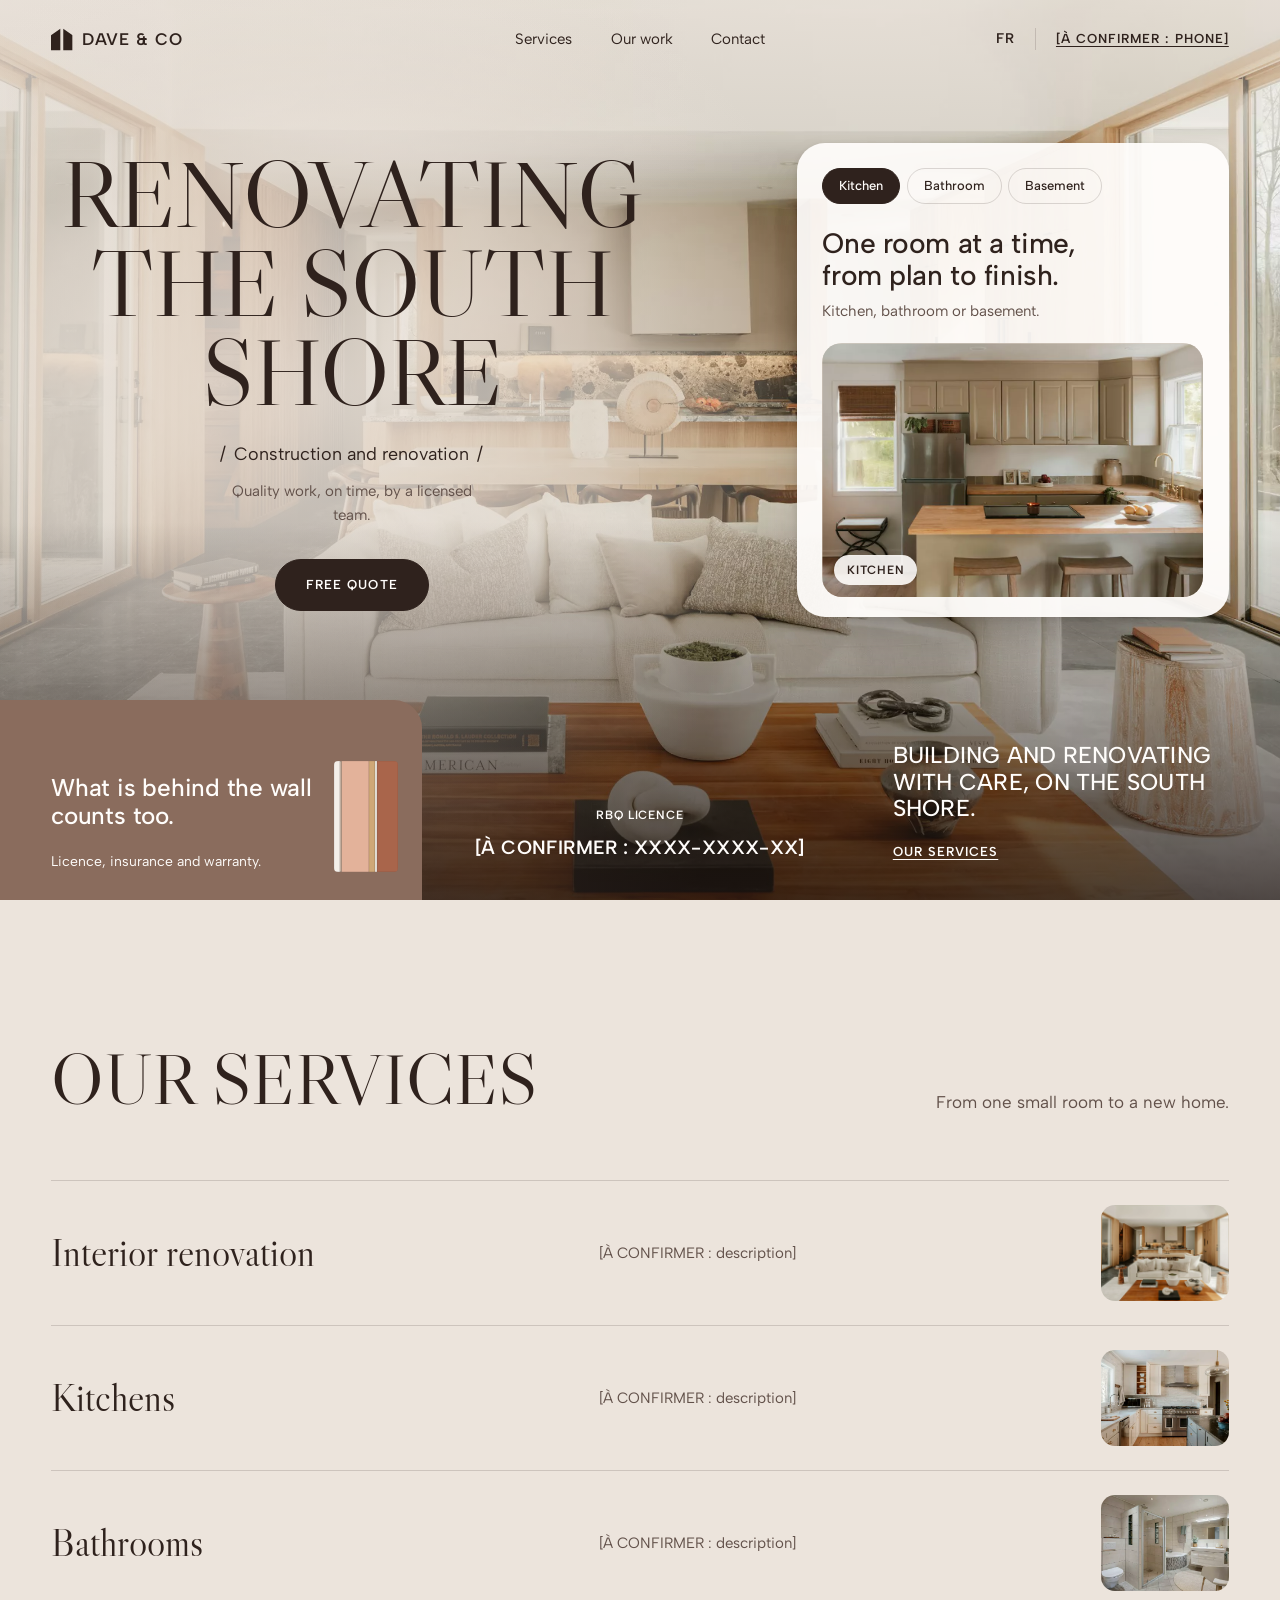
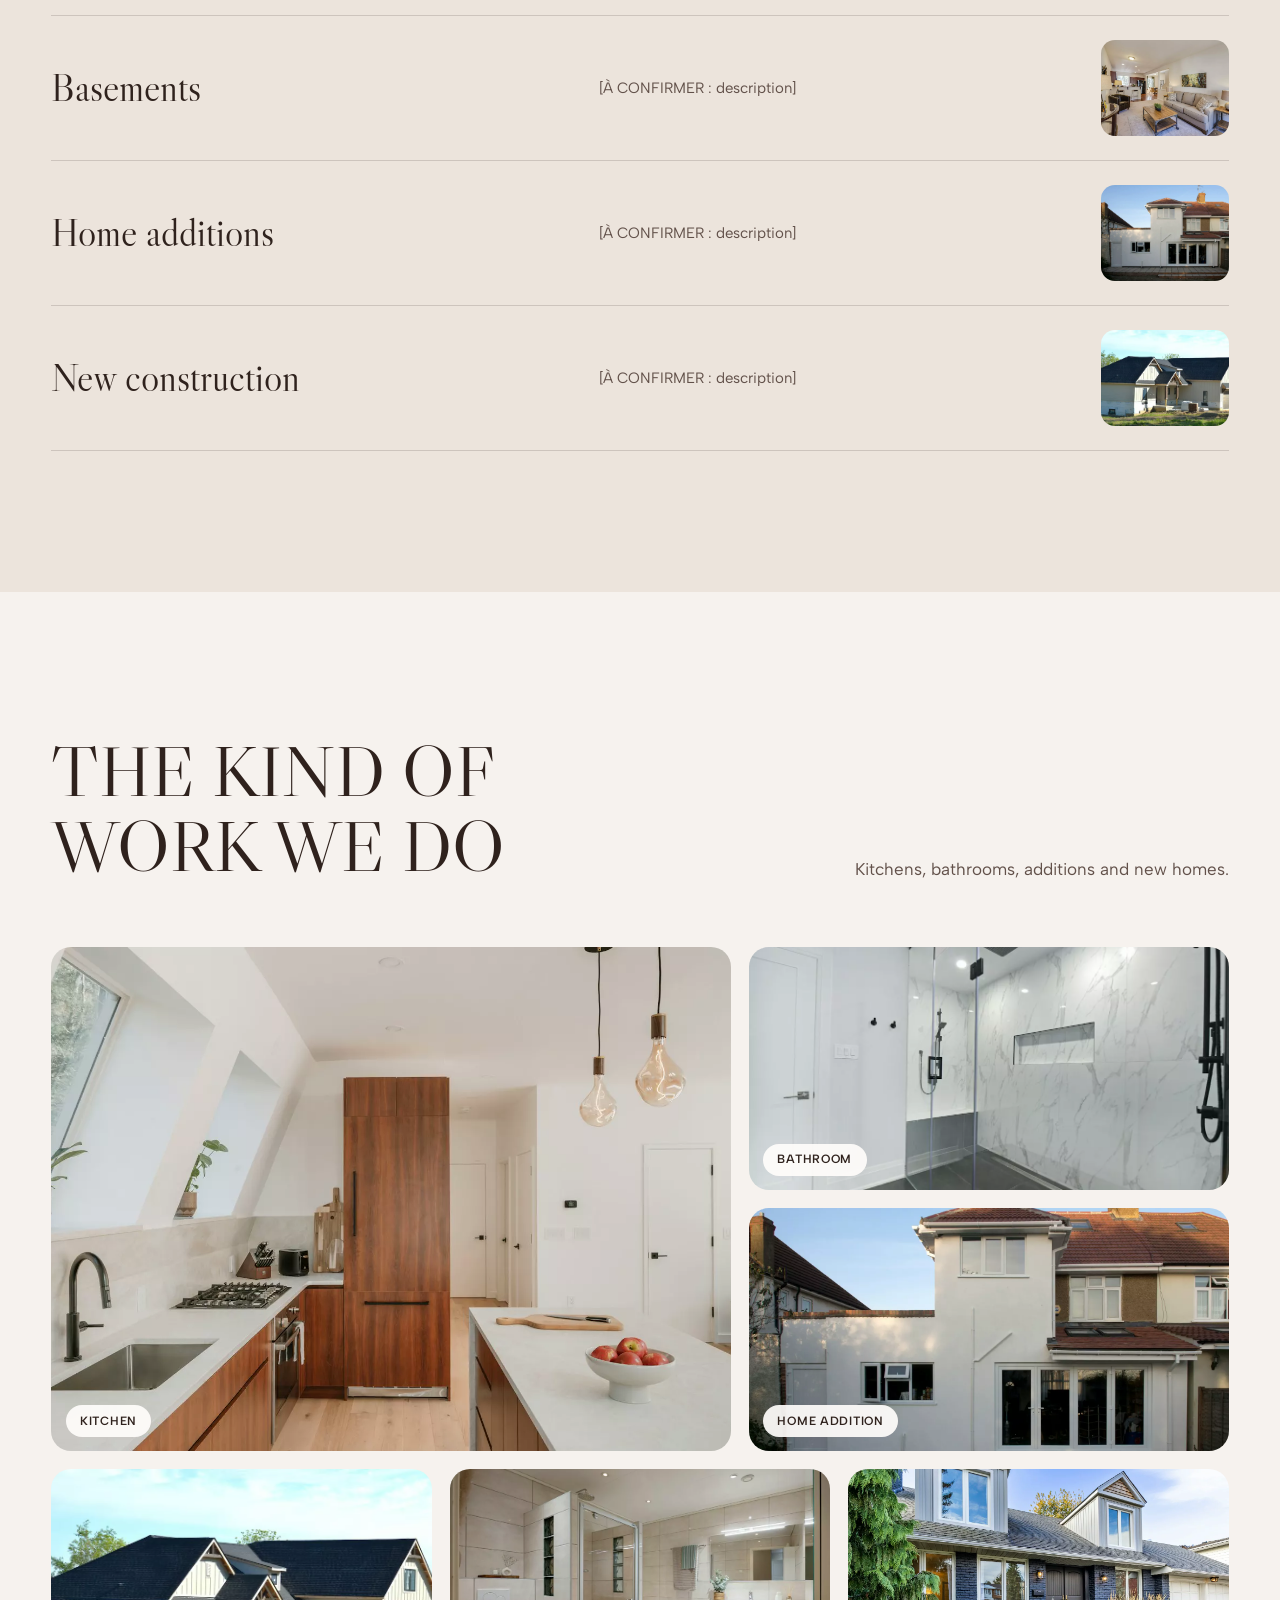
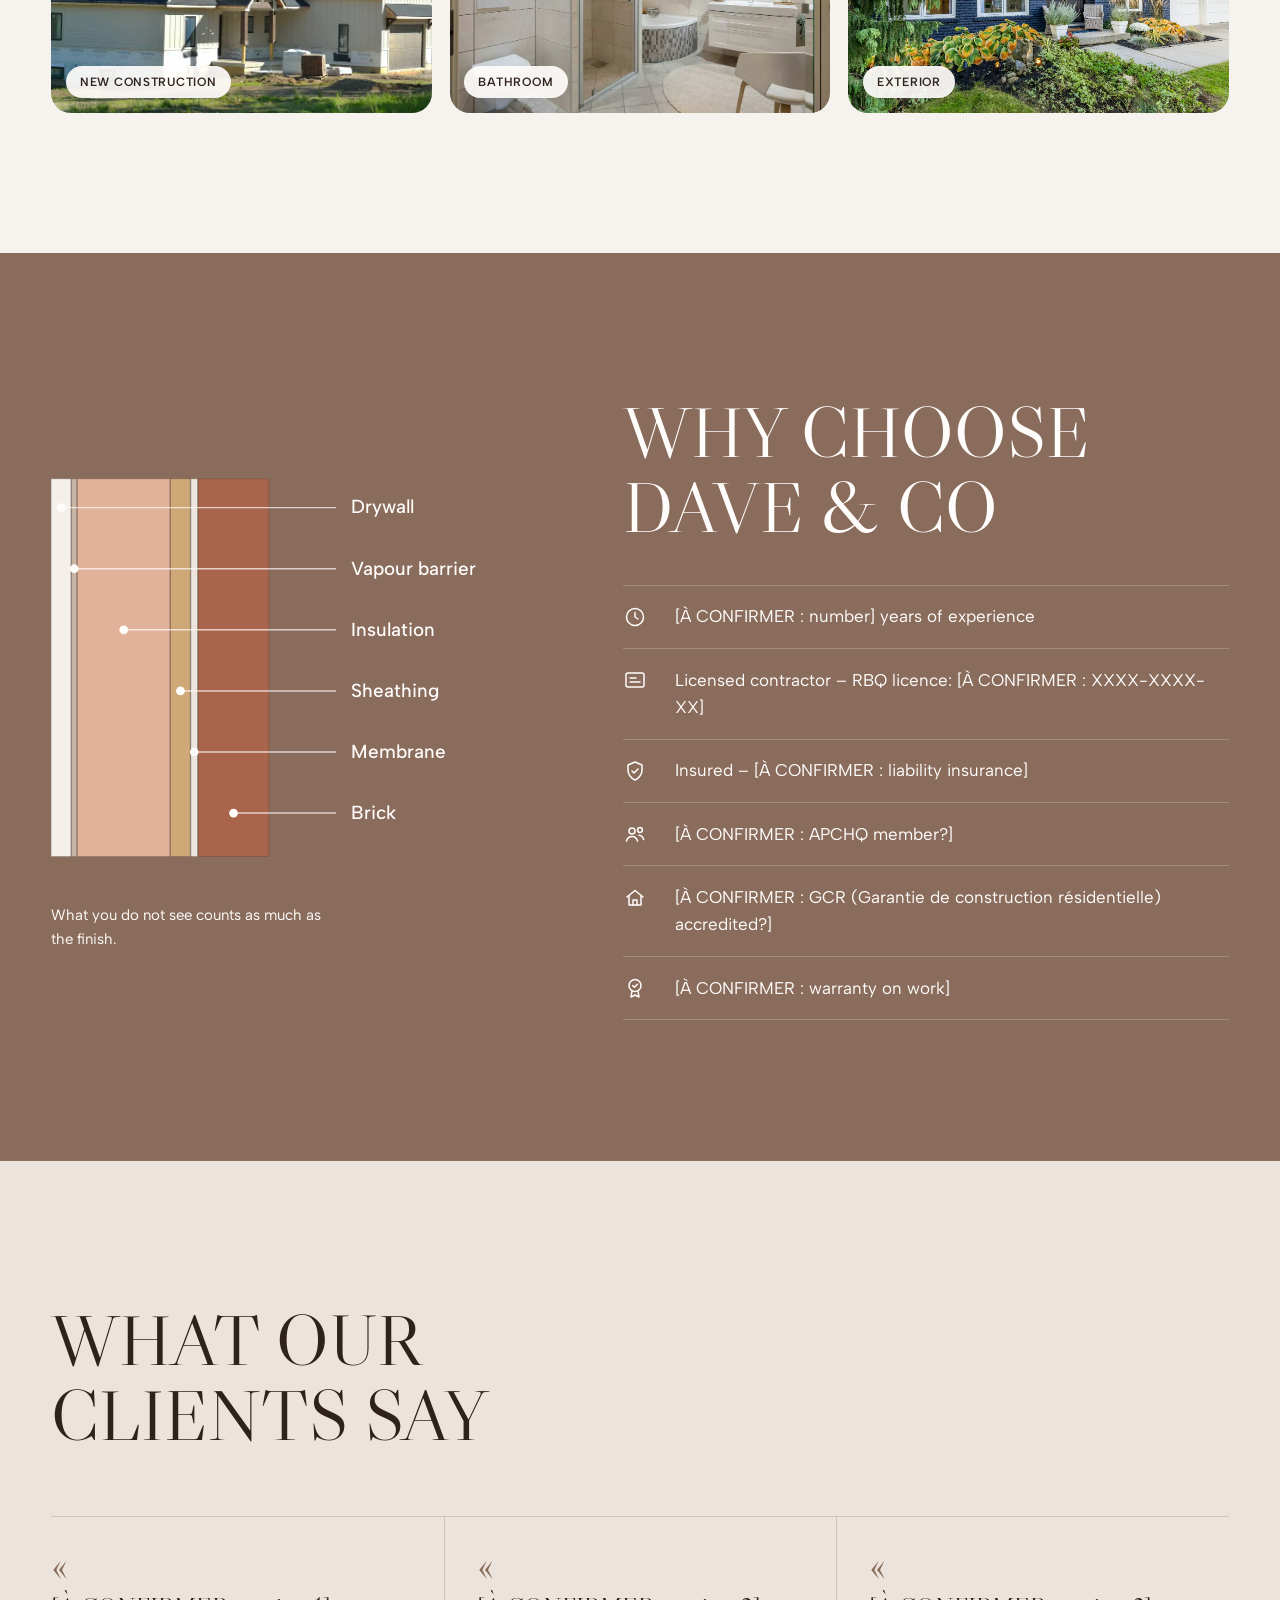
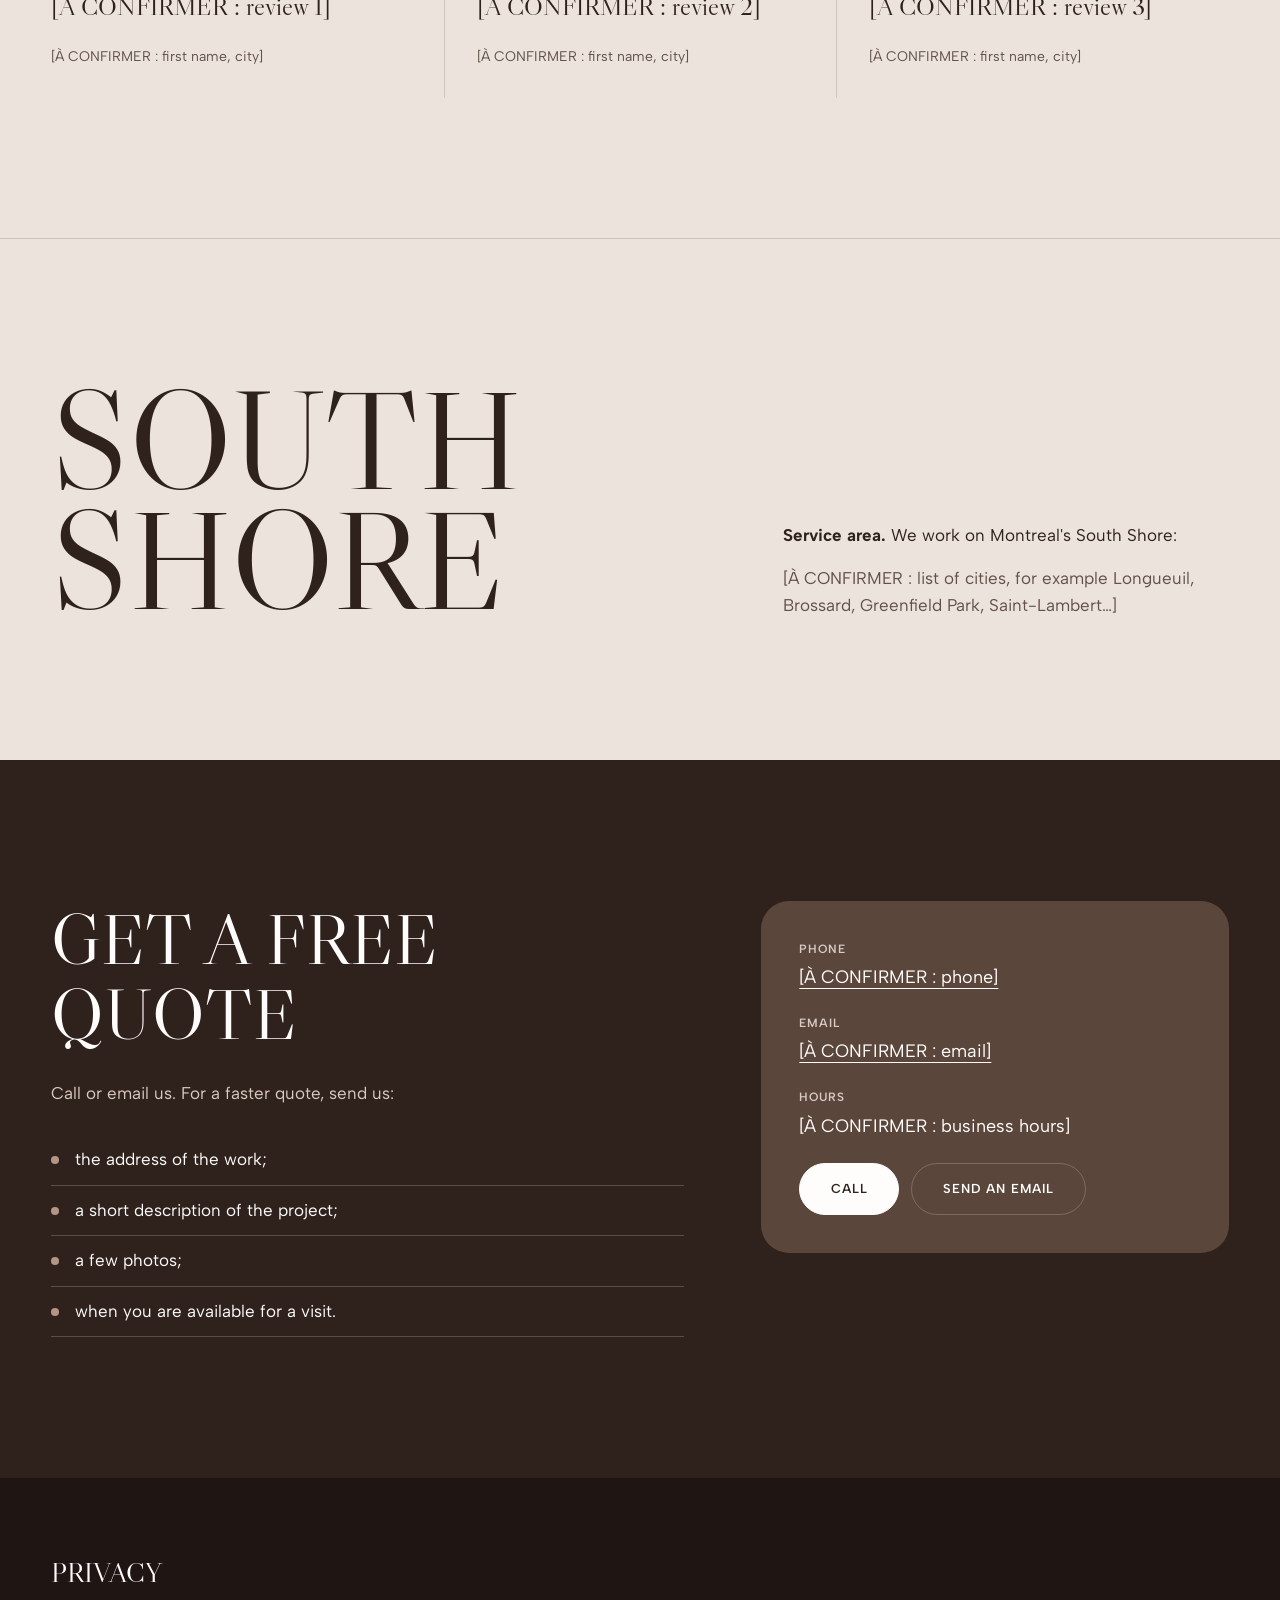
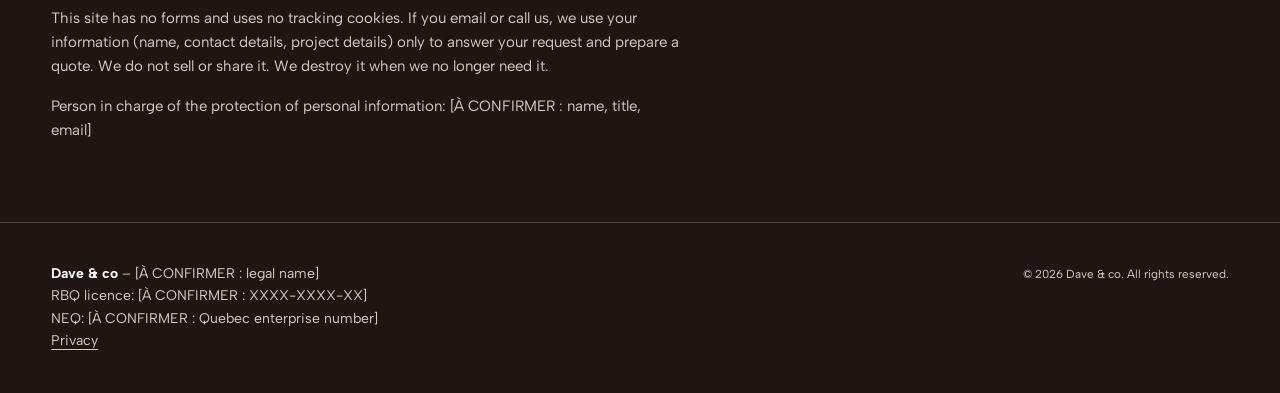
==== index.html @ 07fde8c0 "Add bilingual one-page site with warm taupe redesign French home page (index.html) and English page " ====
<!doctype html>
<html lang="fr-CA">
<head>
  <meta charset="utf-8">
  <meta name="viewport" content="width=device-width, initial-scale=1">
  <title>Dave &amp; co – Construction et rénovation sur la Rive-Sud</title>
  <meta name="description" content="Dave &amp; co, entrepreneur en construction et rénovation sur la Rive-Sud de Montréal. Licence RBQ. Soumission gratuite.">
  <meta name="theme-color" content="#2f221d">

  <meta property="og:type" content="website">
  <meta property="og:locale" content="fr_CA">
  <meta property="og:title" content="Dave &amp; co – Construction et rénovation">
  <meta property="og:description" content="Entrepreneur en construction et rénovation sur la Rive-Sud de Montréal. Soumission gratuite.">
  <meta property="og:url" content="[À CONFIRMER : adresse du site web]">
  <meta property="og:image" content="[À CONFIRMER : image de partage]">

  <link rel="alternate" hreflang="fr-CA" href="index.html">
  <link rel="alternate" hreflang="en-CA" href="en/index.html">
  <script src="lang.js"></script>
  <meta property="og:locale:alternate" content="en_CA">

  <link rel="icon" href="data:image/svg+xml,%3Csvg xmlns='http://www.w3.org/2000/svg' viewBox='0 0 32 32'%3E%3Crect width='32' height='32' rx='8' fill='%232f221d'/%3E%3Cpath d='M6 14l8.5-6V25H6z M17.5 8l8.5 6v11h-8.5z' fill='%23ece4dc'/%3E%3C/svg%3E">
  <link rel="preload" href="fonts/libre-caslon-display.woff2" as="font" type="font/woff2" crossorigin>
  <link rel="preload" href="img/hero-salon.webp" as="image">
  <link rel="stylesheet" href="styles.css">

  <script type="application/ld+json">
  {
    "@context": "https://schema.org",
    "@type": "GeneralContractor",
    "name": "Dave & co",
    "description": "Construction et rénovation résidentielle sur la Rive-Sud de Montréal.",
    "telephone": "[À CONFIRMER : téléphone]",
    "email": "[À CONFIRMER : courriel]",
    "url": "[À CONFIRMER : adresse du site web]",
    "address": {
      "@type": "PostalAddress",
      "streetAddress": "[À CONFIRMER : adresse]",
      "addressLocality": "[À CONFIRMER : ville]",
      "addressRegion": "QC",
      "postalCode": "[À CONFIRMER : code postal]",
      "addressCountry": "CA"
    },
    "areaServed": "[À CONFIRMER : villes desservies]",
    "openingHours": "[À CONFIRMER : heures d'ouverture]"
  }
  </script>
</head>
<body>

  <!-- Shared drawings: logo and wall cross-section. -->
  <svg width="0" height="0" style="position:absolute" aria-hidden="true" focusable="false">
    <defs>
      <symbol id="logo" viewBox="0 0 22 24">
        <path d="M0 8.5 9.5 1.8V24H0z M12.5 1.8 22 8.5V24h-9.5z"/>
      </symbol>
      <symbol id="wall" viewBox="0 0 150 260">
        <g stroke="rgb(47 34 29 / .25)" stroke-width="1">
          <rect x="0" y="0" width="14" height="260" fill="#f4efe9"/>
          <rect x="14" y="0" width="4" height="260" fill="#c9b6a6"/>
          <rect x="18" y="0" width="64" height="260" fill="#e3b29a"/>
          <rect x="82" y="0" width="14" height="260" fill="#cfa877"/>
          <rect x="96" y="0" width="5" height="260" fill="#ece6de"/>
          <rect x="101" y="0" width="49" height="260" fill="#a9654b"/>
        </g>
      </symbol>
    </defs>
  </svg>

  <a class="skip" href="#contenu">Aller au contenu</a>

  <header class="hero">
    <img class="hero-photo" src="img/hero-salon.webp" width="2400" height="1600" alt="" fetchpriority="high">
    <!-- À CONFIRMER&nbsp;: photo temporaire (Unsplash), à remplacer par un vrai projet. Sources&nbsp;: img/SOURCES.md -->

    <nav class="site-nav wrap" aria-label="Menu principal">
      <a class="brand" href="#"><svg viewBox="0 0 22 24" aria-hidden="true"><use href="#logo"/></svg>Dave &amp; co</a>
      <ul>
        <li><a href="#services">Services</a></li>
        <li><a href="#realisations">Travaux</a></li>
        <li><a href="#contact">Contact</a></li>
      </ul>
      <div class="nav-end">
        <a class="lang" href="en/index.html" hreflang="en" lang="en">EN</a>
        <a class="call btn" href="tel:[À CONFIRMER : téléphone]">Appeler</a>
        <a class="phone link-caps" href="tel:[À CONFIRMER : téléphone]">[À CONFIRMER&nbsp;: téléphone]</a>
      </div>
    </nav>

    <div class="hero-body wrap">
      <div class="hero-title">
        <h1><span>Rénover</span> <span>sur la</span> <span>Rive-Sud</span></h1>
        <p class="slashes">Construction et rénovation</p>
        <p class="hero-lede">Des travaux bien faits, dans les délais, par une équipe licenciée.</p>
        <a class="btn" href="#contact">Soumission gratuite</a>
      </div>

      <div class="room-card">
        <input type="radio" name="piece" id="r-cuisine" checked>
        <input type="radio" name="piece" id="r-bain">
        <input type="radio" name="piece" id="r-sous-sol">
        <fieldset class="chips">
          <legend>Choisir une pièce</legend>
          <label class="chip" for="r-cuisine">Cuisine</label>
          <label class="chip" for="r-bain">Salle de bain</label>
          <label class="chip" for="r-sous-sol">Sous-sol</label>
        </fieldset>
        <h2>Une pièce à la fois,<br>du plan à la finition.</h2>
        <p class="sub">Cuisine, salle de bain ou sous-sol.</p>
        <div class="room-photos">
          <!-- À CONFIRMER&nbsp;: photos temporaires (Unsplash). -->
          <figure class="room-cuisine">
            <img src="img/piece-cuisine.webp" width="1000" height="667" alt="Cuisine rénovée avec îlot et comptoir en bois clair">
            <figcaption>Cuisine</figcaption>
          </figure>
          <figure class="room-bain">
            <img src="img/piece-salle-de-bain.webp" width="1000" height="667" alt="Douche à l'italienne en céramique foncée">
            <figcaption>Salle de bain</figcaption>
          </figure>
          <figure class="room-sous-sol">
            <img src="img/piece-sous-sol.webp" width="1000" height="667" alt="Sous-sol aménagé en salle familiale">
            <figcaption>Sous-sol</figcaption>
          </figure>
        </div>
      </div>
    </div>

    <div class="hero-foot wrap">
      <a class="wall-card" href="#pourquoi">
        <div>
          <strong>Ce qui est derrière le mur compte aussi.</strong>
          <span>Licence, assurance et garantie.</span>
        </div>
        <svg viewBox="0 0 150 260" aria-hidden="true"><use href="#wall"/></svg>
      </a>
      <p class="licence">
        <span>Licence RBQ</span>
        <b>[À CONFIRMER&nbsp;: XXXX-XXXX-XX]</b>
      </p>
      <div class="promise">
        <p>Construire et rénover avec soin, sur la Rive&#8209;Sud.</p>
        <a class="link-caps" href="#services">Nos services</a>
      </div>
    </div>
  </header>

  <main id="contenu">

    <section id="services" class="section">
      <div class="wrap">
        <div class="section-head">
          <h2>Nos services</h2>
          <p>De la petite pièce à la maison neuve.</p>
        </div>
        <!-- À CONFIRMER&nbsp;: liste des services avec Dave -->
        <ul class="services">
          <li>
            <h3>Rénovation intérieure</h3>
            <p>[À CONFIRMER&nbsp;: description]</p>
            <img src="img/hero-salon.webp" width="2400" height="1600" alt="" loading="lazy">
          </li>
          <li>
            <h3>Cuisine</h3>
            <p>[À CONFIRMER&nbsp;: description]</p>
            <img src="img/projet-cuisine-blanche.webp" width="1000" height="667" alt="" loading="lazy">
          </li>
          <li>
            <h3>Salle de bain</h3>
            <p>[À CONFIRMER&nbsp;: description]</p>
            <img src="img/projet-salle-de-bain.webp" width="1000" height="667" alt="" loading="lazy">
          </li>
          <li>
            <h3>Sous-sol</h3>
            <p>[À CONFIRMER&nbsp;: description]</p>
            <img src="img/piece-sous-sol.webp" width="1000" height="667" alt="" loading="lazy">
          </li>
          <li>
            <h3>Agrandissement</h3>
            <p>[À CONFIRMER&nbsp;: description]</p>
            <img src="img/projet-agrandissement.webp" width="1400" height="1113" alt="" loading="lazy">
          </li>
          <li>
            <h3>Construction neuve</h3>
            <p>[À CONFIRMER&nbsp;: description]</p>
            <img src="img/projet-construction-neuve.webp" width="1000" height="517" alt="" loading="lazy">
          </li>
        </ul>
      </div>
    </section>

    <section id="realisations" class="section realisations">
      <div class="wrap">
        <div class="section-head">
          <h2>Le genre de travaux qu'on fait</h2>
          <p>Cuisines, salles de bain, agrandissements et maisons neuves.</p>
        </div>
        <!-- À CONFIRMER&nbsp;: photos temporaires (Unsplash), à remplacer par les vrais projets de Dave. Sources&nbsp;: img/SOURCES.md -->
        <ul class="mosaic">
          <li><figure>
            <img src="img/projet-cuisine-bois.webp" width="1400" height="933" alt="Cuisine en bois avec grand îlot" loading="lazy">
            <figcaption>Cuisine</figcaption>
          </figure></li>
          <li><figure>
            <img src="img/projet-douche-marbre.webp" width="1000" height="667" alt="Douche vitrée aux murs de marbre" loading="lazy">
            <figcaption>Salle de bain</figcaption>
          </figure></li>
          <li><figure>
            <img src="img/projet-agrandissement.webp" width="1400" height="1113" alt="Agrandissement à l'arrière d'une maison, avec grandes fenêtres" loading="lazy">
            <figcaption>Agrandissement</figcaption>
          </figure></li>
          <li><figure>
            <img src="img/projet-construction-neuve.webp" width="1000" height="517" alt="Maison neuve en construction" loading="lazy">
            <figcaption>Construction neuve</figcaption>
          </figure></li>
          <li><figure>
            <img src="img/projet-salle-de-bain.webp" width="1000" height="667" alt="Grande salle de bain avec douche ouverte" loading="lazy">
            <figcaption>Salle de bain</figcaption>
          </figure></li>
          <li><figure>
            <img src="img/projet-facade.webp" width="1400" height="933" alt="Façade de brique foncée et aménagement paysager" loading="lazy">
            <figcaption>Extérieur</figcaption>
          </figure></li>
        </ul>
      </div>
    </section>

    <section id="pourquoi" class="section pourquoi">
      <div class="wrap pourquoi-grid">
        <figure class="wall-figure">
          <svg viewBox="0 0 330 280" role="img" aria-label="Coupe d'un mur : gypse, pare-vapeur, isolant, panneau, membrane et brique">
            <use href="#wall" x="0" y="10" width="150" height="260"/>
            <line class="leader" x1="7" y1="30" x2="196" y2="30"/><circle class="dot" cx="7" cy="30" r="3"/><text x="206" y="34">Gypse</text>
            <line class="leader" x1="16" y1="72" x2="196" y2="72"/><circle class="dot" cx="16" cy="72" r="3"/><text x="206" y="76">Pare-vapeur</text>
            <line class="leader" x1="50" y1="114" x2="196" y2="114"/><circle class="dot" cx="50" cy="114" r="3"/><text x="206" y="118">Isolant</text>
            <line class="leader" x1="89" y1="156" x2="196" y2="156"/><circle class="dot" cx="89" cy="156" r="3"/><text x="206" y="160">Panneau</text>
            <line class="leader" x1="98.5" y1="198" x2="196" y2="198"/><circle class="dot" cx="98.5" cy="198" r="3"/><text x="206" y="202">Membrane</text>
            <line class="leader" x1="125.5" y1="240" x2="196" y2="240"/><circle class="dot" cx="125.5" cy="240" r="3"/><text x="206" y="244">Brique</text>
          </svg>
          <figcaption>Ce qu'on ne voit pas compte autant que la finition.</figcaption>
        </figure>
        <div>
          <h2 class="big-title">Pourquoi choisir Dave &amp; co</h2>
          <ul class="proofs">
            <li>
              <svg viewBox="0 0 24 24" aria-hidden="true"><circle cx="12" cy="12" r="8.5"/><path d="M12 7.5V12l3 2"/></svg>
              <span>[À CONFIRMER&nbsp;: nombre] ans d'expérience</span>
            </li>
            <li>
              <svg viewBox="0 0 24 24" aria-hidden="true"><rect x="3" y="5" width="18" height="14" rx="2"/><path d="M7 10h6M7 14h10"/></svg>
              <span>Entrepreneur licencié – Licence RBQ&nbsp;: [À CONFIRMER&nbsp;: XXXX-XXXX-XX]</span>
            </li>
            <li>
              <svg viewBox="0 0 24 24" aria-hidden="true"><path d="M12 3l7 3v5c0 4.5-3 8-7 10-4-2-7-5.5-7-10V6z"/><path d="M9 12l2 2 4-4"/></svg>
              <span>Entreprise assurée – [À CONFIRMER&nbsp;: assurance responsabilité]</span>
            </li>
            <li>
              <svg viewBox="0 0 24 24" aria-hidden="true"><circle cx="9" cy="9" r="3"/><path d="M3.5 19c.8-3 3-4.5 5.5-4.5s4.7 1.5 5.5 4.5"/><circle cx="17" cy="8" r="2.4"/><path d="M16 13.2c2.3.2 4 1.6 4.6 4.3"/></svg>
              <span>[À CONFIRMER&nbsp;: membre APCHQ ?]</span>
            </li>
            <li>
              <svg viewBox="0 0 24 24" aria-hidden="true"><path d="M4 11l8-6.5 8 6.5"/><path d="M6 9.5V19h12V9.5"/><path d="M10 19v-5h4v5"/></svg>
              <span>[À CONFIRMER&nbsp;: accrédité GCR (Garantie de construction résidentielle) ?]</span>
            </li>
            <li>
              <svg viewBox="0 0 24 24" aria-hidden="true"><circle cx="12" cy="9.5" r="6"/><path d="M9.8 9.6l1.6 1.6 3-3"/><path d="M9 15l-1 6 4-2 4 2-1-6"/></svg>
              <span>[À CONFIRMER&nbsp;: garantie offerte sur les travaux]</span>
            </li>
          </ul>
        </div>
      </div>
    </section>

    <section id="temoignages" class="section">
      <div class="wrap">
        <div class="section-head">
          <h2>Ce que nos clients disent</h2>
        </div>
        <!-- À CONFIRMER&nbsp;: vrais témoignages, avec la permission des clients -->
        <div class="quotes">
          <blockquote>
            [À CONFIRMER&nbsp;: témoignage 1]
            <footer><cite>[À CONFIRMER&nbsp;: prénom, ville]</cite></footer>
          </blockquote>
          <blockquote>
            [À CONFIRMER&nbsp;: témoignage 2]
            <footer><cite>[À CONFIRMER&nbsp;: prénom, ville]</cite></footer>
          </blockquote>
          <blockquote>
            [À CONFIRMER&nbsp;: témoignage 3]
            <footer><cite>[À CONFIRMER&nbsp;: prénom, ville]</cite></footer>
          </blockquote>
        </div>
      </div>
    </section>

    <section id="territoire" class="section territoire">
      <div class="wrap territoire-grid">
        <h2 class="big-title">Rive-Sud</h2>
        <div>
          <p><strong>Territoire desservi.</strong> Nous travaillons sur la Rive-Sud de Montréal&nbsp;:</p>
          <p class="muted">[À CONFIRMER&nbsp;: liste des villes, par exemple Longueuil, Brossard, Greenfield Park, Saint-Lambert…]</p>
        </div>
      </div>
    </section>

    <section id="contact" class="section contact">
      <div class="wrap contact-grid">
        <div>
          <h2 class="big-title">Demandez une soumission gratuite</h2>
          <p class="lede">Appelez-nous ou écrivez-nous. Pour une soumission plus rapide, envoyez&nbsp;:</p>
          <ul class="to-send">
            <li>l'adresse des travaux;</li>
            <li>une courte description du projet;</li>
            <li>quelques photos;</li>
            <li>vos disponibilités pour une visite.</li>
          </ul>
        </div>
        <div class="contact-card">
          <dl>
            <dt>Téléphone</dt>
            <dd><a href="tel:[À CONFIRMER : téléphone]">[À CONFIRMER&nbsp;: téléphone]</a></dd>
            <dt>Courriel</dt>
            <dd><a href="mailto:[À CONFIRMER : courriel]">[À CONFIRMER&nbsp;: courriel]</a></dd>
            <dt>Heures</dt>
            <dd>[À CONFIRMER&nbsp;: heures d'ouverture]</dd>
          </dl>
          <div class="actions">
            <a class="btn btn--light" href="tel:[À CONFIRMER : téléphone]">Appeler</a>
            <a class="btn btn--ghost" href="mailto:[À CONFIRMER : courriel]?subject=Demande%20de%20soumission">Écrire un courriel</a>
          </div>
        </div>
      </div>
    </section>

    <section id="confidentialite" class="confidentialite">
      <div class="wrap">
        <h2>Confidentialité</h2>
        <p>
          Ce site ne contient aucun formulaire et n'utilise aucun témoin (cookie) de suivi.
          Si vous nous écrivez ou nous appelez, nous utilisons vos renseignements
          (nom, coordonnées, détails du projet) seulement pour répondre à votre demande et préparer une soumission.
          Nous ne les vendons pas et ne les partageons pas.
          Nous les détruisons quand ils ne sont plus nécessaires.
        </p>
        <p>
          Responsable de la protection des renseignements personnels&nbsp;:
          [À CONFIRMER&nbsp;: nom, titre, courriel]
        </p>
      </div>
    </section>

  </main>

  <footer class="site-footer">
    <div class="wrap">
      <p>
        <strong>Dave &amp; co</strong> – [À CONFIRMER&nbsp;: nom légal]<br>
        Licence RBQ&nbsp;: [À CONFIRMER&nbsp;: XXXX-XXXX-XX]<br>
        NEQ&nbsp;: [À CONFIRMER&nbsp;: numéro d'entreprise du Québec]<br>
        <a href="#confidentialite">Confidentialité</a>
      </p>
      <p><small>© 2026 Dave &amp; co. Tous droits réservés.</small></p>
    </div>
  </footer>

</body>
</html>
---- styles.css ----
/* Dave & co — home page styles. */

@font-face {
  font-family: "Libre Caslon Display";
  src: url("fonts/libre-caslon-display.woff2") format("woff2");
  font-weight: 400;
  font-display: swap;
}

@font-face {
  font-family: "Albert Sans";
  src: url("fonts/albert-sans.woff2") format("woff2");
  font-weight: 100 900;
  font-display: swap;
}

:root {
  --espresso: #2f221d;
  --espresso-deep: #1f1613;
  --bark: #5b463c;
  --taupe: #8a6c5d;
  --taupe-light: #b39686;
  --sand: #ece4dc;
  --sand-deep: #ddd1c5;
  --mist: #f6f2ee;
  --white: #fffdfb;
  --ink-soft: #62514a;
  --on-dark-soft: #d9cbc0;
  --line: rgb(47 34 29 / 0.16);
  --line-on-dark: rgb(255 253 251 / 0.2);

  --display: "Libre Caslon Display", "Didot", "Bodoni 72", Georgia, serif;
  --text: "Albert Sans", "Helvetica Neue", Arial, sans-serif;

  --radius-l: 28px;
  --radius-m: 20px;
  --gutter: clamp(1rem, 4vw, 3.5rem);
  --max: 82rem;
  --ease-out: cubic-bezier(0.16, 1, 0.3, 1);

  color-scheme: light;
  accent-color: var(--espresso);
}

*,
*::before,
*::after {
  box-sizing: border-box;
}

html {
  scroll-behavior: smooth;
  scrollbar-color: var(--taupe) var(--sand);
  -webkit-text-size-adjust: 100%;
}

body {
  margin: 0;
  background: var(--sand);
  color: var(--espresso);
  font-family: var(--text);
  font-size: 1.0625rem;
  line-height: 1.6;
  caret-color: var(--taupe);
  -webkit-font-smoothing: antialiased;
}

::selection {
  background: var(--espresso);
  color: var(--sand);
}

img {
  display: block;
  max-width: 100%;
  height: auto;
}

a {
  color: inherit;
  text-decoration-thickness: 1px;
  text-underline-offset: 0.25em;
}

:focus-visible {
  outline: 2px solid currentColor;
  outline-offset: 3px;
  border-radius: 4px;
}

h1,
h2,
h3 {
  margin: 0;
  font-family: var(--display);
  font-weight: 400;
  line-height: 1;
  text-wrap: balance;
}

p {
  margin: 0;
}

.wrap {
  width: min(100% - 2 * var(--gutter), var(--max));
  margin-inline: auto;
}

.skip {
  position: absolute;
  left: 1rem;
  top: -4rem;
  z-index: 10;
  padding: 0.6rem 1rem;
  border-radius: 999px;
  background: var(--espresso);
  color: var(--white);
}

.skip:focus {
  top: 1rem;
}

/* ---------- Buttons ---------- */

.btn {
  display: inline-flex;
  align-items: center;
  justify-content: center;
  gap: 0.6em;
  min-height: 3.25rem;
  padding: 0 1.9rem;
  border: 1px solid var(--espresso);
  border-radius: 999px;
  background: var(--espresso);
  color: var(--white);
  font: 600 0.8125rem/1 var(--text);
  letter-spacing: 0.08em;
  text-transform: uppercase;
  text-decoration: none;
  transition: background-color 0.3s var(--ease-out), color 0.3s var(--ease-out),
    transform 0.3s var(--ease-out);
}

.btn:hover {
  background: var(--bark);
  border-color: var(--bark);
}

.btn:active {
  transform: translateY(1px);
}

.btn--light {
  background: var(--white);
  border-color: var(--white);
  color: var(--espresso);
}

.btn--light:hover {
  background: var(--sand);
  border-color: var(--sand);
}

.btn--ghost {
  background: transparent;
  border-color: var(--line-on-dark);
  color: var(--white);
}

.btn--ghost:hover {
  background: rgb(255 253 251 / 0.08);
  border-color: var(--white);
}

.link-caps {
  font-size: 0.8125rem;
  font-weight: 600;
  letter-spacing: 0.08em;
  text-transform: uppercase;
  text-decoration: underline;
}

.link-caps:hover {
  text-decoration-thickness: 2px;
}

/* ---------- Header / nav ---------- */

.site-nav {
  position: relative;
  z-index: 3;
  display: grid;
  grid-template-columns: 1fr auto 1fr;
  align-items: center;
  gap: 1rem 2rem;
  padding-block: 1.6rem;
}

.brand {
  display: inline-flex;
  align-items: center;
  gap: 0.6rem;
  font-weight: 600;
  font-size: 1.05rem;
  letter-spacing: 0.06em;
  text-transform: uppercase;
  text-decoration: none;
}

.brand svg {
  width: 1.35rem;
  height: auto;
  fill: currentColor;
}

.site-nav ul {
  display: flex;
  gap: clamp(1.25rem, 3vw, 3rem);
  margin: 0;
  padding: 0;
  list-style: none;
  font-size: 0.9375rem;
}

.site-nav ul a {
  text-decoration: none;
}

.site-nav ul a:hover {
  text-decoration: underline;
}

.nav-end {
  display: flex;
  justify-content: flex-end;
  align-items: center;
  gap: 1.25rem;
  font-size: 0.875rem;
}

.nav-end .lang {
  padding-right: 1.25rem;
  border-right: 1px solid var(--line);
  font-weight: 600;
  letter-spacing: 0.06em;
  text-decoration: none;
}

.nav-end .call {
  display: none;
  min-height: 2.5rem;
  padding: 0 1.1rem;
}

.nav-end .lang:hover {
  text-decoration: underline;
}

/* ---------- Hero ---------- */

.hero {
  position: relative;
  isolation: isolate;
  display: flex;
  flex-direction: column;
  min-height: max(100svh, 46rem);
  overflow: hidden;
  background: var(--sand-deep);
}

.hero-photo {
  position: absolute;
  inset: 0;
  z-index: -2;
  width: 100%;
  height: 100%;
  object-fit: cover;
  object-position: 60% 50%;
}

/* Calm the photo where the type sits: mist on the left, dusk at the foot. */
.hero::before {
  content: "";
  position: absolute;
  inset: 0;
  z-index: -1;
  background:
    linear-gradient(180deg, rgb(31 22 19 / 0) 58%, rgb(31 22 19 / 0.78) 100%),
    radial-gradient(42% 52% at 25% 44%, rgb(236 228 220 / 0.86) 0%, rgb(236 228 220 / 0.6) 55%, rgb(236 228 220 / 0) 100%),
    linear-gradient(90deg, rgb(236 228 220 / 0.55) 0%, rgb(236 228 220 / 0) 55%),
    linear-gradient(180deg, rgb(236 228 220 / 0.7) 0%, rgb(236 228 220 / 0) 22%);
}

.hero-body {
  flex: 1;
  display: grid;
  grid-template-columns: minmax(0, 1.05fr) minmax(0, 0.95fr);
  align-items: center;
  gap: 2rem;
  padding-block: clamp(1rem, 4vh, 3rem) clamp(2rem, 6vh, 4rem);
}

.hero-title {
  display: grid;
  justify-items: center;
  text-align: center;
}

.hero-title h1 {
  font-size: clamp(3.4rem, 7.4vw, 6rem);
  line-height: 0.94;
  letter-spacing: -0.01em;
  text-transform: uppercase;
}

.hero-title h1 span {
  display: block;
}

.slashes {
  margin-top: 1.5rem;
  font-size: clamp(1.05rem, 1.4vw, 1.25rem);
}

.slashes::before,
.slashes::after {
  content: "/";
  margin-inline: 0.45em;
}

.hero-lede {
  max-width: 30ch;
  margin-top: 0.6rem;
  color: var(--ink-soft);
  font-size: 0.9375rem;
}

.hero-title .btn {
  margin-top: 2rem;
}

/* Room card: radios drive the photo swap, no script needed. */
.room-card {
  justify-self: end;
  width: min(100%, 27rem);
  padding: 1.6rem 1.6rem 1.25rem;
  border-radius: var(--radius-l);
  background: rgb(255 253 251 / 0.94);
  box-shadow: 0 30px 60px -24px rgb(31 22 19 / 0.45), 0 2px 6px rgb(31 22 19 / 0.08);
}

.room-card input {
  position: absolute;
  opacity: 0;
  pointer-events: none;
}

.chips {
  display: flex;
  flex-wrap: wrap;
  gap: 0.4rem;
  margin: 0;
  padding: 0;
  border: 0;
}

.chips legend {
  position: absolute;
  width: 1px;
  height: 1px;
  overflow: hidden;
  clip-path: inset(50%);
}

.chip {
  display: inline-flex;
  align-items: center;
  min-height: 2.25rem;
  padding: 0 1rem;
  border: 1px solid var(--line);
  border-radius: 999px;
  font-size: 0.8125rem;
  font-weight: 500;
  cursor: pointer;
  transition: background-color 0.3s var(--ease-out), color 0.3s var(--ease-out), border-color 0.3s;
}

.chip:hover {
  border-color: var(--espresso);
}

#r-cuisine:checked ~ .chips [for="r-cuisine"],
#r-bain:checked ~ .chips [for="r-bain"],
#r-sous-sol:checked ~ .chips [for="r-sous-sol"] {
  background: var(--espresso);
  border-color: var(--espresso);
  color: var(--white);
}

#r-cuisine:focus-visible ~ .chips [for="r-cuisine"],
#r-bain:focus-visible ~ .chips [for="r-bain"],
#r-sous-sol:focus-visible ~ .chips [for="r-sous-sol"] {
  outline: 2px solid var(--espresso);
  outline-offset: 2px;
}

.room-card h2 {
  margin-top: 1.4rem;
  font-family: var(--text);
  font-size: clamp(1.5rem, 2.2vw, 1.85rem);
  font-weight: 500;
  line-height: 1.15;
  letter-spacing: -0.015em;
}

.room-card .sub {
  margin-top: 0.5rem;
  color: var(--ink-soft);
  font-size: 0.9375rem;
}

.room-photos {
  position: relative;
  margin-top: 1.25rem;
  aspect-ratio: 3 / 2;
  overflow: hidden;
  border-radius: var(--radius-m);
  background: var(--sand-deep);
}

.room-photos figure {
  position: absolute;
  inset: 0;
  margin: 0;
  clip-path: inset(0 100% 0 0);
  transition: clip-path 0s 0.9s;
}

.room-photos img {
  width: 100%;
  height: 100%;
  object-fit: cover;
  transform: scale(1.06);
  transition: transform 1.4s var(--ease-out);
}

.room-photos figcaption {
  position: absolute;
  left: 0.75rem;
  bottom: 0.75rem;
  padding: 0.35rem 0.8rem;
  border-radius: 999px;
  background: rgb(255 253 251 / 0.9);
  font-size: 0.75rem;
  font-weight: 600;
  letter-spacing: 0.06em;
  text-transform: uppercase;
}

#r-cuisine:checked ~ .room-photos .room-cuisine,
#r-bain:checked ~ .room-photos .room-bain,
#r-sous-sol:checked ~ .room-photos .room-sous-sol {
  z-index: 1;
  clip-path: inset(0 0 0 0);
  transition: clip-path 0.9s var(--ease-out);
}

#r-cuisine:checked ~ .room-photos .room-cuisine img,
#r-bain:checked ~ .room-photos .room-bain img,
#r-sous-sol:checked ~ .room-photos .room-sous-sol img {
  transform: scale(1);
}

/* Bottom band of the hero. */
.hero-foot {
  display: grid;
  grid-template-columns: minmax(0, 1fr) minmax(0, 1fr) minmax(0, 1fr);
  align-items: end;
  gap: 2rem;
  padding-bottom: clamp(1.5rem, 4vh, 2.75rem);
  color: var(--white);
}

.wall-card {
  position: relative;
  display: grid;
  grid-template-columns: 1fr auto;
  align-items: end;
  gap: 1rem;
  min-height: 12.5rem;
  margin-left: calc(-1 * var(--gutter));
  margin-bottom: calc(-1 * clamp(1.5rem, 4vh, 2.75rem));
  padding: 1.75rem 1.5rem 1.75rem var(--gutter);
  border-top-right-radius: var(--radius-l);
  background: var(--taupe);
  color: var(--white);
  text-decoration: none;
}

.wall-card strong {
  display: block;
  font-family: var(--text);
  font-size: clamp(1.35rem, 1.9vw, 1.65rem);
  font-weight: 500;
  line-height: 1.15;
  letter-spacing: -0.01em;
}

.wall-card span {
  display: block;
  margin-top: 1.4rem;
  color: var(--white);
  font-size: 0.875rem;
  line-height: 1.4;
}

.wall-card svg {
  width: clamp(3.5rem, 5vw, 4.75rem);
  height: auto;
  border-radius: 4px;
  transition: transform 0.6s var(--ease-out);
}

.wall-card:hover svg {
  transform: translateY(-4px) rotate(-1.5deg);
}

.licence {
  justify-self: center;
  text-align: center;
}

.licence span {
  display: block;
  font-size: 0.75rem;
  font-weight: 600;
  letter-spacing: 0.08em;
  text-transform: uppercase;
}

.licence b {
  display: block;
  margin-top: 0.5rem;
  font-size: clamp(1.1rem, 1.5vw, 1.3rem);
  font-weight: 600;
  font-variant-numeric: tabular-nums;
  letter-spacing: 0.02em;
}

.promise {
  justify-self: end;
  max-width: 21rem;
}

.promise p {
  font-size: clamp(1.2rem, 1.8vw, 1.6rem);
  font-weight: 500;
  line-height: 1.15;
  letter-spacing: 0.01em;
  text-transform: uppercase;
}

.promise a {
  display: inline-block;
  margin-top: 1.25rem;
}

/* ---------- Sections ---------- */

.section {
  padding-block: clamp(5rem, 11vw, 9rem);
}

.section-head {
  display: grid;
  grid-template-columns: minmax(0, 1fr) minmax(0, 1fr);
  align-items: end;
  gap: 1.5rem 3rem;
  margin-bottom: clamp(2.5rem, 5vw, 4rem);
}

.section-head h2,
.big-title {
  font-size: clamp(2.6rem, 5.6vw, 4.75rem);
  line-height: 1.05;
  text-transform: uppercase;
}

.section-head p {
  max-width: 38ch;
  justify-self: end;
  color: var(--ink-soft);
}

/* Services: ruled list with room thumbnails. */
.services {
  margin: 0;
  padding: 0;
  list-style: none;
  border-top: 1px solid var(--line);
}

.services li {
  display: grid;
  grid-template-columns: minmax(0, 1.1fr) minmax(0, 1fr) auto;
  align-items: center;
  gap: 1.5rem 3rem;
  padding-block: 1.5rem;
  border-bottom: 1px solid var(--line);
}

.services h3 {
  font-size: clamp(1.75rem, 3vw, 2.6rem);
  line-height: 1.05;
}

.services p {
  max-width: 40ch;
  color: var(--ink-soft);
  font-size: 0.9375rem;
}

.services img {
  width: clamp(5.5rem, 10vw, 8.5rem);
  aspect-ratio: 4 / 3;
  border-radius: 14px;
  object-fit: cover;
  transition: transform 0.6s var(--ease-out), border-radius 0.6s var(--ease-out);
}

.services li:hover img {
  transform: scale(1.06);
  border-radius: 22px;
}

/* Work mosaic. */
.realisations {
  background: var(--mist);
}

.mosaic {
  display: grid;
  grid-template-columns: repeat(12, minmax(0, 1fr));
  grid-auto-rows: clamp(11rem, 19vw, 17rem);
  gap: clamp(0.75rem, 1.4vw, 1.25rem);
  margin: 0;
  padding: 0;
  list-style: none;
}

.mosaic li {
  grid-column: span 4;
}

.mosaic li:nth-child(1) {
  grid-column: span 7;
  grid-row: span 2;
}

.mosaic li:nth-child(2) {
  grid-column: span 5;
}

.mosaic li:nth-child(3) {
  grid-column: span 5;
}

.mosaic figure {
  position: relative;
  height: 100%;
  margin: 0;
  overflow: hidden;
  border-radius: var(--radius-m);
  background: var(--sand-deep);
}

.mosaic img {
  width: 100%;
  height: 100%;
  object-fit: cover;
  transition: transform 1.2s var(--ease-out);
}

.mosaic figure:hover img {
  transform: scale(1.04);
}

.mosaic figcaption {
  position: absolute;
  left: 0.9rem;
  bottom: 0.9rem;
  padding: 0.4rem 0.9rem;
  border-radius: 999px;
  background: rgb(255 253 251 / 0.92);
  font-size: 0.75rem;
  font-weight: 600;
  letter-spacing: 0.06em;
  text-transform: uppercase;
}

/* Why us: the wall section. */
.pourquoi {
  background: var(--taupe);
  color: var(--white);
}

.pourquoi-grid {
  display: grid;
  grid-template-columns: minmax(0, 0.9fr) minmax(0, 1.1fr);
  align-items: center;
  gap: clamp(2.5rem, 6vw, 6rem);
}

.wall-figure {
  margin: 0;
}

.wall-figure svg {
  width: 100%;
  max-width: 30rem;
  height: auto;
  overflow: visible;
}

.wall-figure text {
  fill: var(--white);
  font: 500 13px var(--text);
}

.wall-figure .leader {
  stroke: rgb(255 253 251 / 0.7);
  stroke-width: 1;
}

.wall-figure .dot {
  fill: var(--white);
}

.wall-figure figcaption {
  max-width: 32ch;
  margin-top: 1.5rem;
  color: var(--white);
  font-size: 0.9375rem;
}

.pourquoi .big-title {
  margin-bottom: 2.5rem;
}

.proofs {
  margin: 0;
  padding: 0;
  list-style: none;
  border-top: 1px solid var(--line-on-dark);
}

.proofs li {
  display: grid;
  grid-template-columns: 2.25rem 1fr;
  gap: 1rem;
  align-items: start;
  padding-block: 1.1rem;
  border-bottom: 1px solid var(--line-on-dark);
}

.proofs svg {
  width: 1.5rem;
  height: 1.5rem;
  margin-top: 0.1rem;
  fill: none;
  stroke: currentColor;
  stroke-width: 1.5;
  stroke-linecap: round;
  stroke-linejoin: round;
}

/* Testimonials. */
.quotes {
  display: grid;
  grid-template-columns: repeat(3, minmax(0, 1fr));
  gap: 0;
  border-top: 1px solid var(--line);
}

.quotes blockquote {
  margin: 0;
  padding: 2rem 2rem 2rem 0;
  font-family: var(--display);
  font-size: clamp(1.35rem, 2vw, 1.7rem);
  line-height: 1.3;
}

.quotes blockquote + blockquote {
  padding-left: 2rem;
  border-left: 1px solid var(--line);
}

.quotes blockquote::before {
  content: "«";
  display: block;
  margin-bottom: 0.75rem;
  color: var(--taupe);
  font-size: 3rem;
  line-height: 0.6;
}

.quotes footer {
  margin-top: 1.5rem;
  color: var(--ink-soft);
  font-family: var(--text);
  font-size: 0.875rem;
}

.quotes cite {
  font-style: normal;
}

/* Territory. */
.territoire {
  border-top: 1px solid var(--line);
}

.territoire-grid {
  display: grid;
  grid-template-columns: minmax(0, 1.2fr) minmax(0, 0.8fr);
  align-items: end;
  gap: 2rem 4rem;
}

.territoire .big-title {
  font-size: clamp(3.5rem, 11vw, 9.5rem);
  line-height: 0.85;
}

.territoire p + p {
  margin-top: 1rem;
}

.territoire .muted {
  color: var(--ink-soft);
}

/* Contact. */
.contact {
  background: var(--espresso);
  color: var(--white);
}

.contact-grid {
  display: grid;
  grid-template-columns: minmax(0, 1.15fr) minmax(0, 0.85fr);
  gap: clamp(2.5rem, 6vw, 6rem);
}

.contact .big-title {
  margin-bottom: 1.75rem;
}

.contact .lede {
  max-width: 44ch;
  color: var(--on-dark-soft);
}

.to-send {
  margin: 1.75rem 0 0;
  padding: 0;
  list-style: none;
  counter-reset: send;
}

.to-send li {
  display: flex;
  gap: 1rem;
  padding-block: 0.7rem;
  border-bottom: 1px solid var(--line-on-dark);
}

.to-send li::before {
  content: "";
  flex: none;
  width: 0.5rem;
  height: 0.5rem;
  margin-top: 0.6em;
  border-radius: 50%;
  background: var(--taupe-light);
}

.contact-card {
  align-self: start;
  padding: clamp(1.75rem, 3vw, 2.5rem);
  border-radius: var(--radius-l);
  background: var(--bark);
}

.contact-card dl {
  margin: 0;
}

.contact-card dt {
  color: var(--on-dark-soft);
  font-size: 0.75rem;
  font-weight: 600;
  letter-spacing: 0.08em;
  text-transform: uppercase;
}

.contact-card dd {
  margin: 0.25rem 0 1.4rem;
  font-size: 1.125rem;
  overflow-wrap: anywhere;
}

.contact-card .actions {
  display: flex;
  flex-wrap: wrap;
  gap: 0.75rem;
  margin-top: 0.5rem;
}

/* Privacy. */
.confidentialite {
  padding-block: clamp(3.5rem, 7vw, 5rem);
  background: var(--espresso-deep);
  color: var(--on-dark-soft);
  font-size: 0.9375rem;
}

.confidentialite h2 {
  margin-bottom: 1.25rem;
  color: var(--white);
  font-size: 1.75rem;
  text-transform: uppercase;
}

.confidentialite p {
  max-width: 70ch;
}

.confidentialite p + p {
  margin-top: 1rem;
}

/* Footer. */
.site-footer {
  padding-block: 2.5rem;
  border-top: 1px solid var(--line-on-dark);
  background: var(--espresso-deep);
  color: var(--on-dark-soft);
  font-size: 0.875rem;
}

.site-footer .wrap {
  display: flex;
  flex-wrap: wrap;
  justify-content: space-between;
  gap: 1.5rem;
}

.site-footer strong {
  color: var(--white);
}

/* ---------- Responsive ---------- */

@media (max-width: 960px) {
  .site-nav {
    grid-template-columns: 1fr auto;
  }

  .site-nav ul {
    grid-column: 1 / -1;
    grid-row: 2;
    gap: 1.5rem;
  }

  .hero {
    min-height: 0;
  }

  .hero::before {
    background:
      linear-gradient(180deg, rgb(236 228 220 / 0.9) 0%, rgb(236 228 220 / 0.82) 24%, rgb(236 228 220 / 0) 40%);
  }

  .hero-photo {
    object-position: 70% 40%;
  }

  .room-card {
    margin-top: clamp(8rem, 30vw, 14rem);
  }

  .hero-foot {
    width: 100%;
    margin-top: 2.5rem;
    padding: 3rem var(--gutter) clamp(1.5rem, 4vh, 2.75rem);
    background: linear-gradient(180deg, rgb(31 22 19 / 0), rgb(31 22 19 / 0.9) 18%);
  }

  .wall-card {
    margin-left: calc(-1 * var(--gutter));
  }

  .hero-body {
    grid-template-columns: 1fr;
    gap: 3rem;
  }

  .room-card {
    justify-self: center;
  }

  .hero-foot {
    grid-template-columns: 1fr 1fr;
  }

  .wall-card {
    grid-column: 1 / -1;
    grid-row: 2;
    margin-right: calc(-1 * var(--gutter));
    border-top-right-radius: 0;
  }

  .licence {
    justify-self: start;
    text-align: left;
  }

  .section-head,
  .pourquoi-grid,
  .territoire-grid,
  .contact-grid {
    grid-template-columns: 1fr;
  }

  .section-head p {
    justify-self: start;
  }

  .services li {
    grid-template-columns: minmax(0, 1fr) auto;
  }

  .services p {
    grid-column: 1;
    grid-row: 2;
  }

  .services img {
    grid-column: 2;
    grid-row: 1 / span 2;
  }

  .mosaic li,
  .mosaic li:nth-child(n) {
    grid-column: span 6;
    grid-row: span 1;
  }

  .mosaic li:nth-child(1) {
    grid-column: span 12;
    grid-row: span 2;
  }

  .quotes {
    grid-template-columns: 1fr;
  }

  .quotes blockquote,
  .quotes blockquote + blockquote {
    padding: 2rem 0;
    border-left: 0;
  }

  .quotes blockquote + blockquote {
    border-top: 1px solid var(--line);
  }
}

@media (max-width: 560px) {
  .nav-end .phone {
    display: none;
  }

  .nav-end .call {
    display: inline-flex;
  }

  .nav-end .lang {
    padding-right: 0;
    border-right: 0;
  }

  .hero-foot {
    grid-template-columns: 1fr;
    gap: 1.5rem;
  }

  .promise {
    justify-self: start;
  }

  .wall-card {
    grid-row: 3;
  }

  .mosaic {
    grid-auto-rows: 14rem;
  }

  .mosaic li,
  .mosaic li:nth-child(n) {
    grid-column: span 12;
    grid-row: span 1;
  }
}

@media (prefers-reduced-motion: reduce) {
  html {
    scroll-behavior: auto;
  }

  *,
  *::before,
  *::after {
    transition-duration: 0.01ms !important;
  }
}
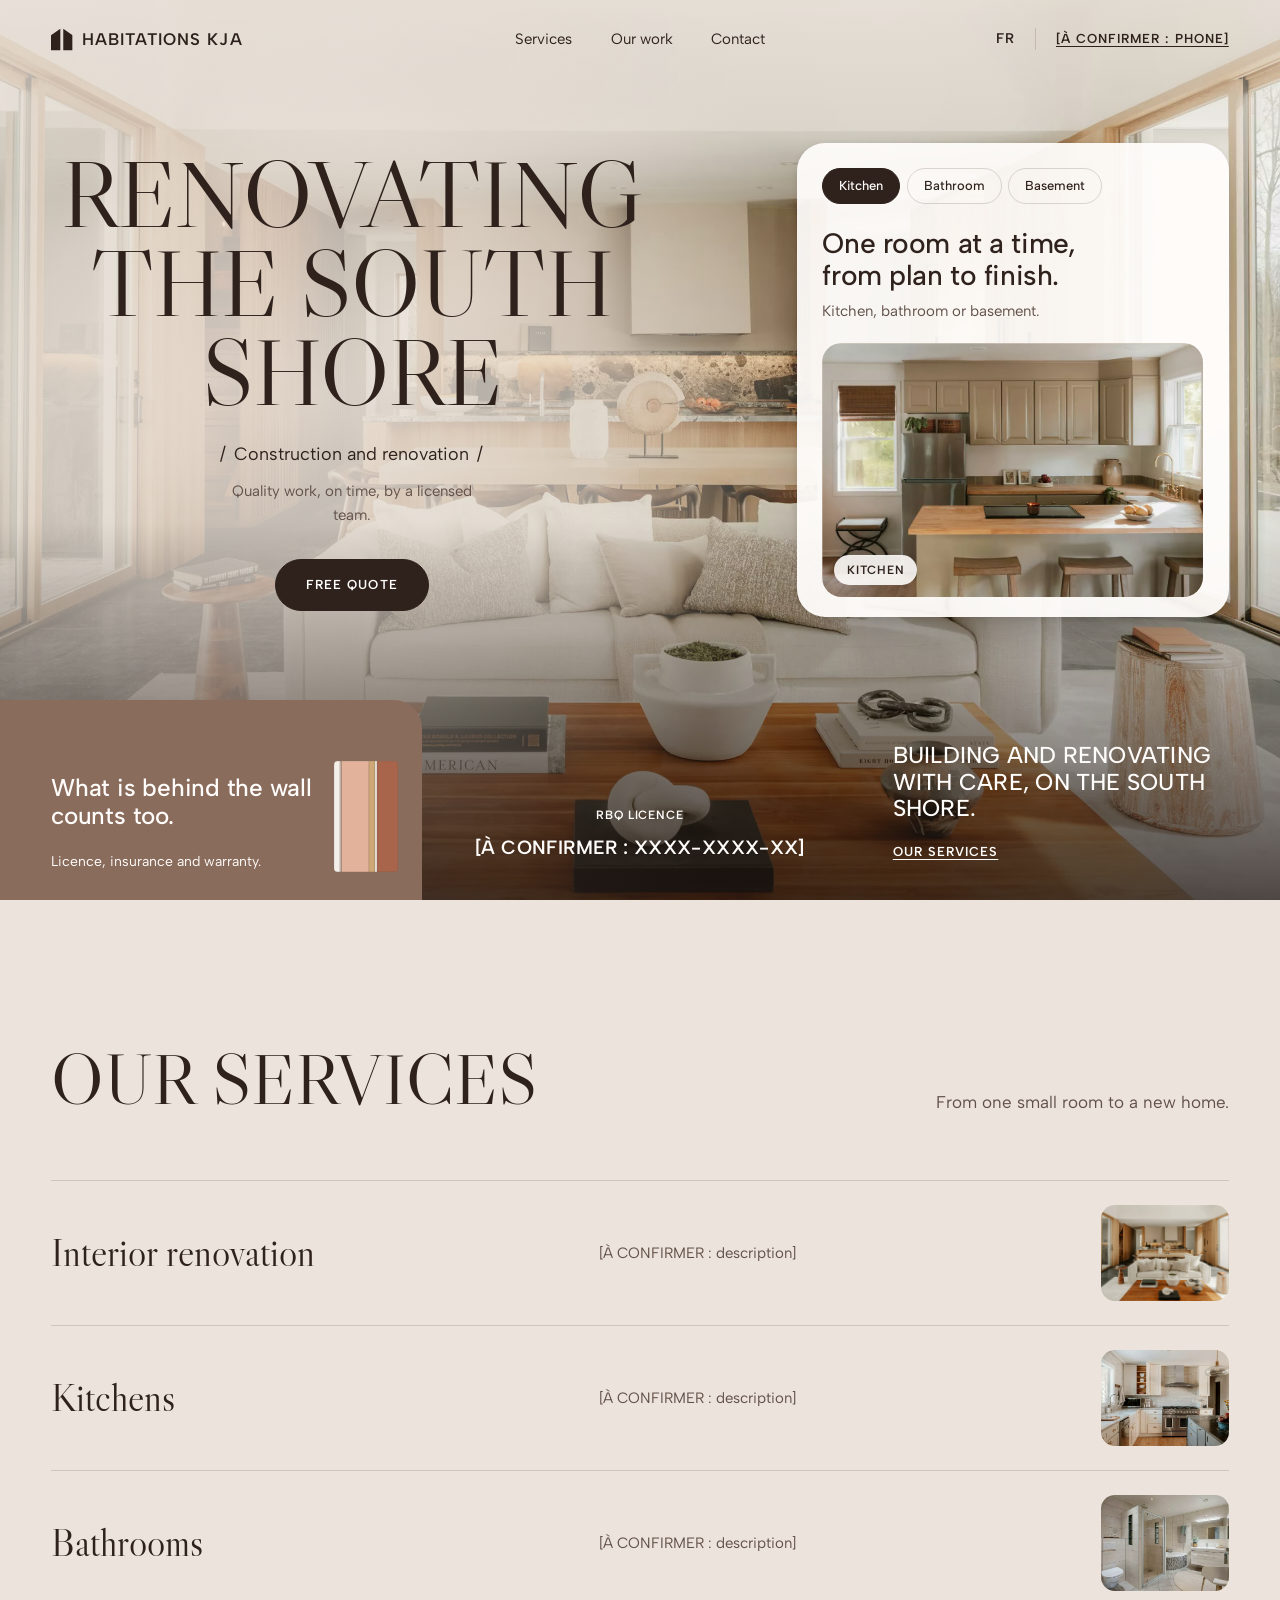
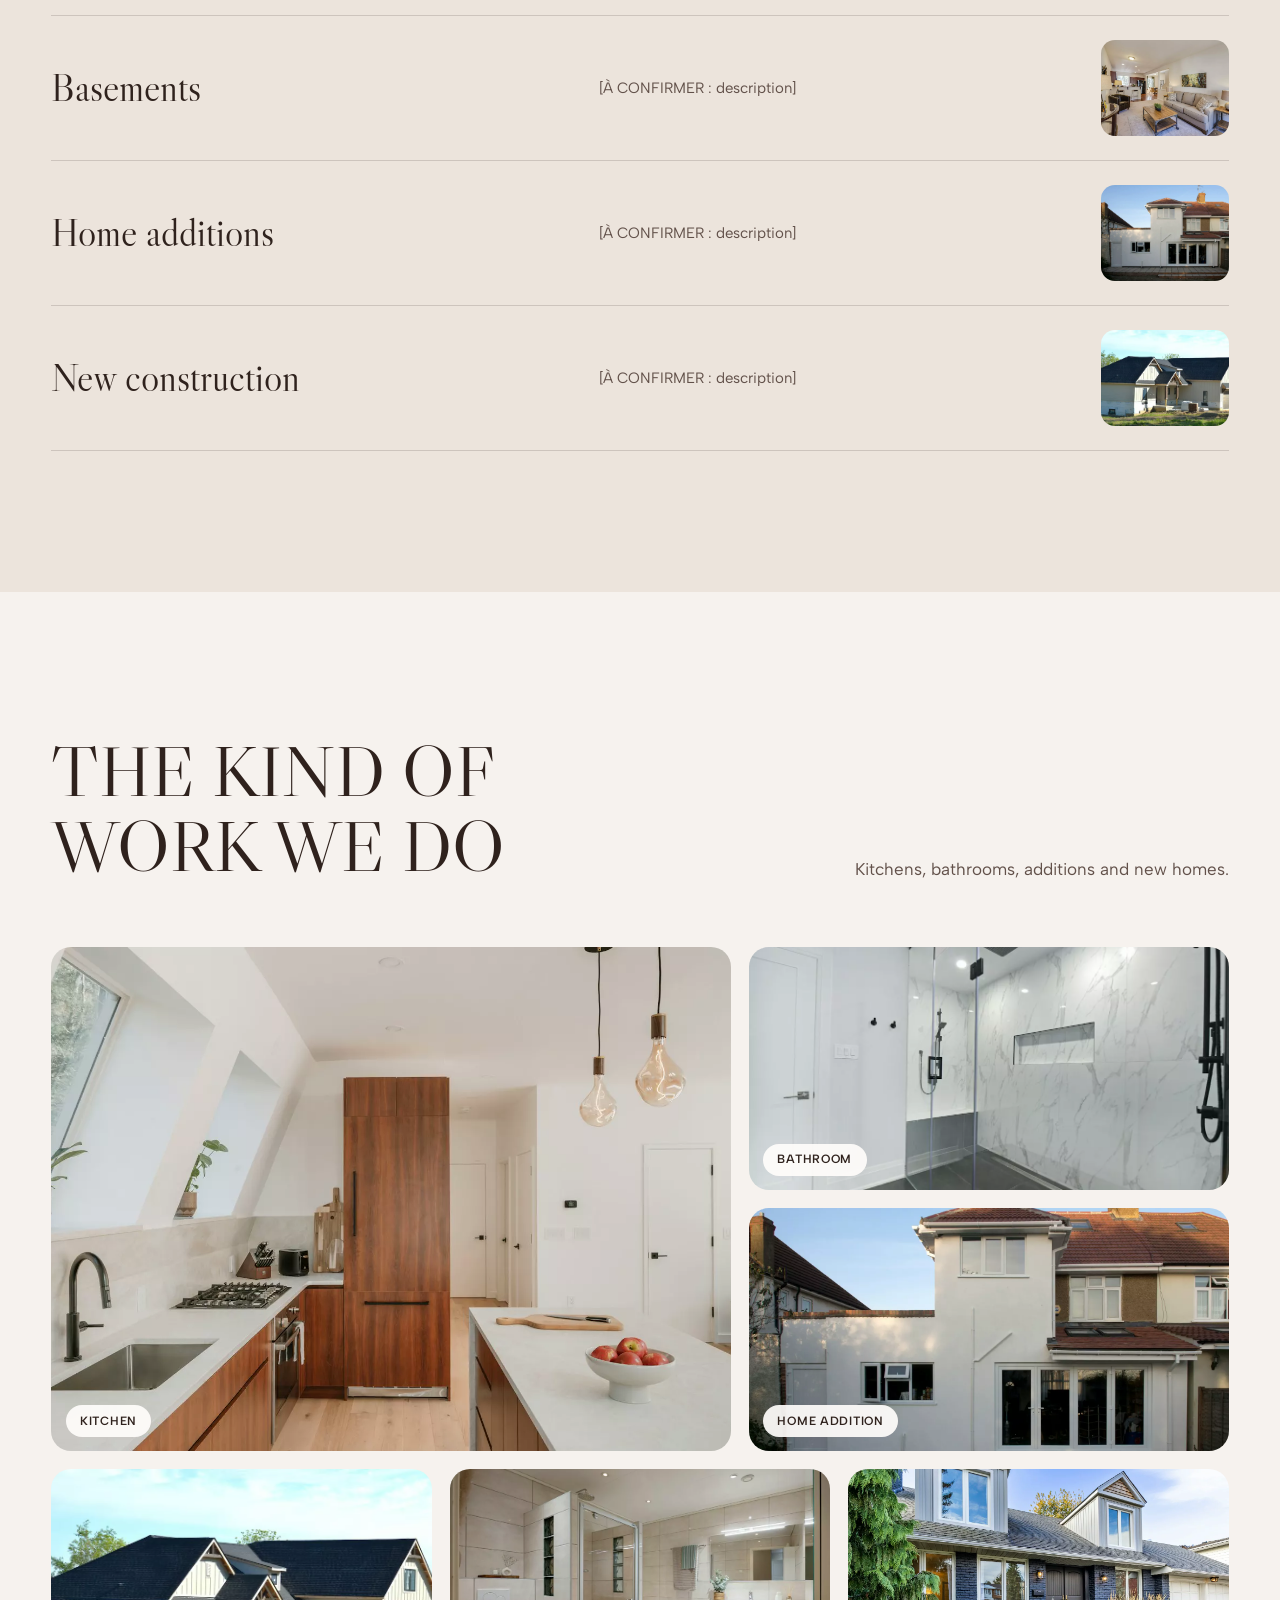
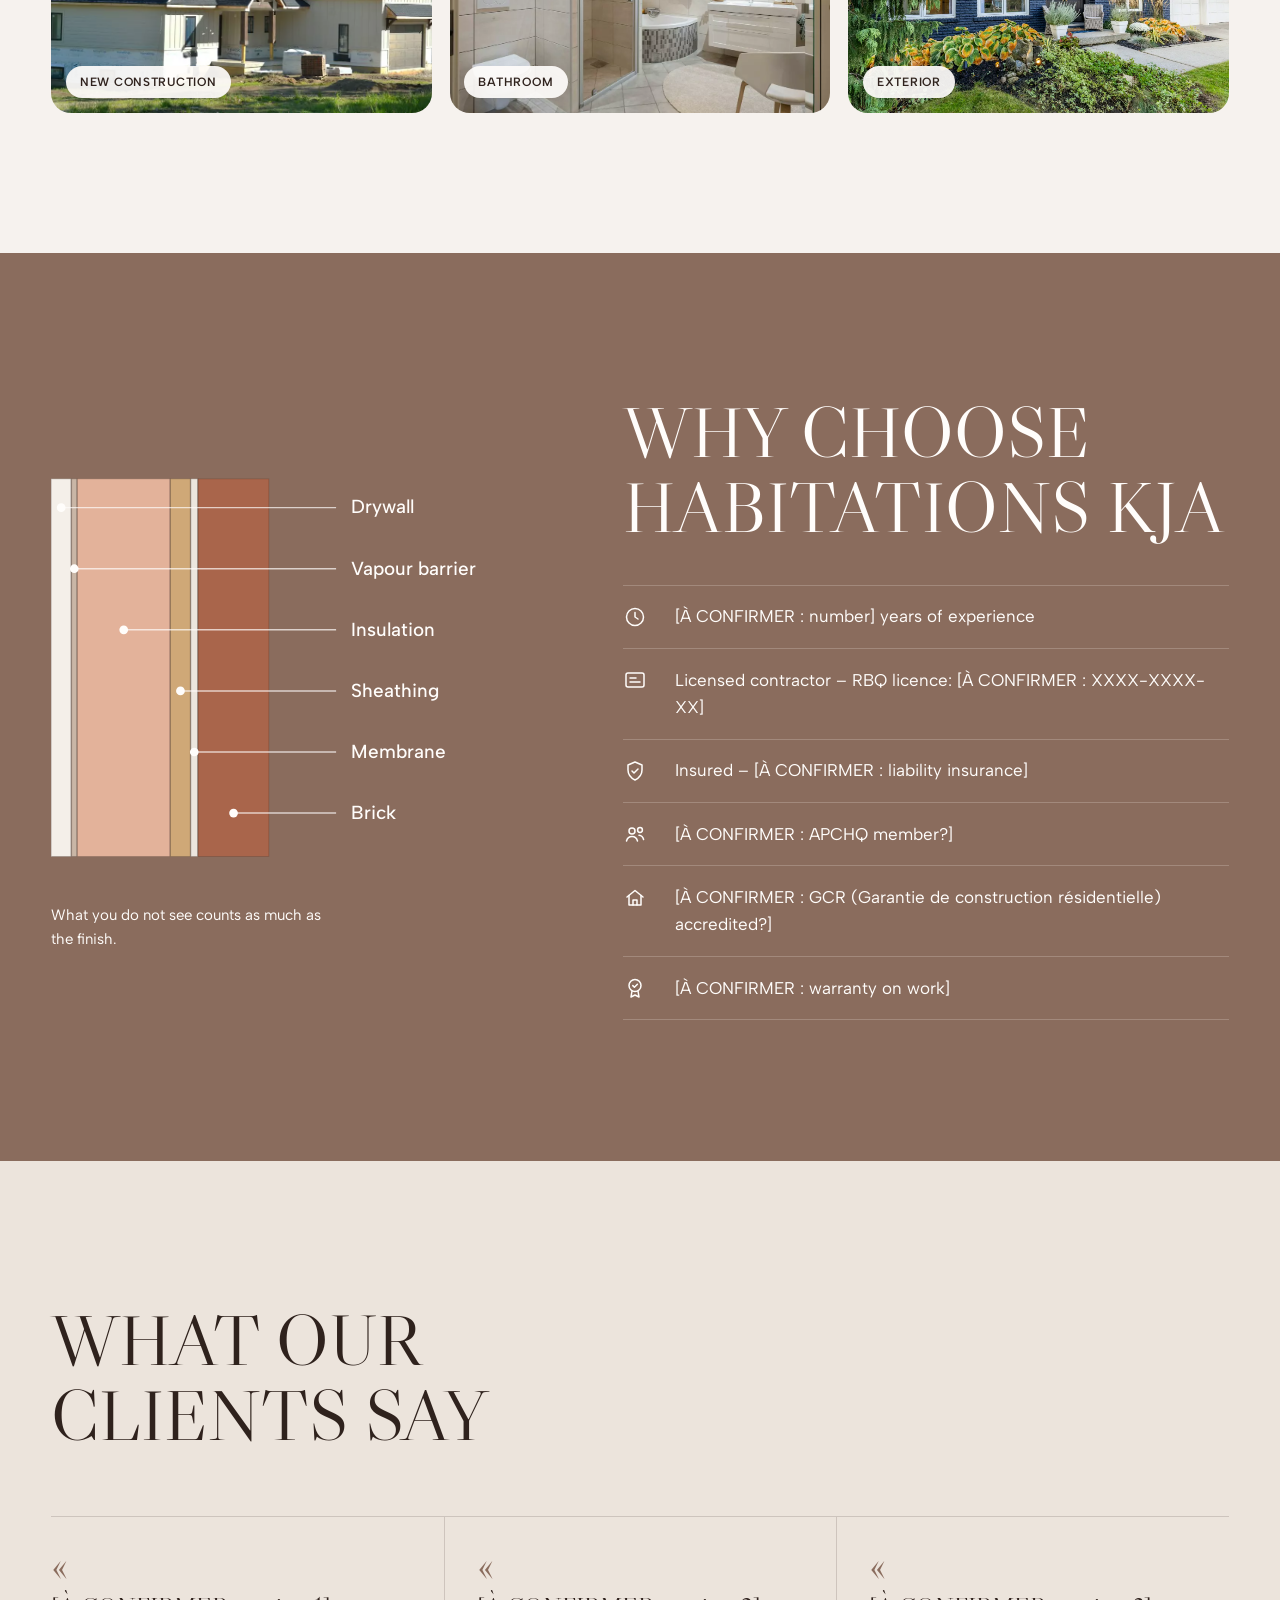
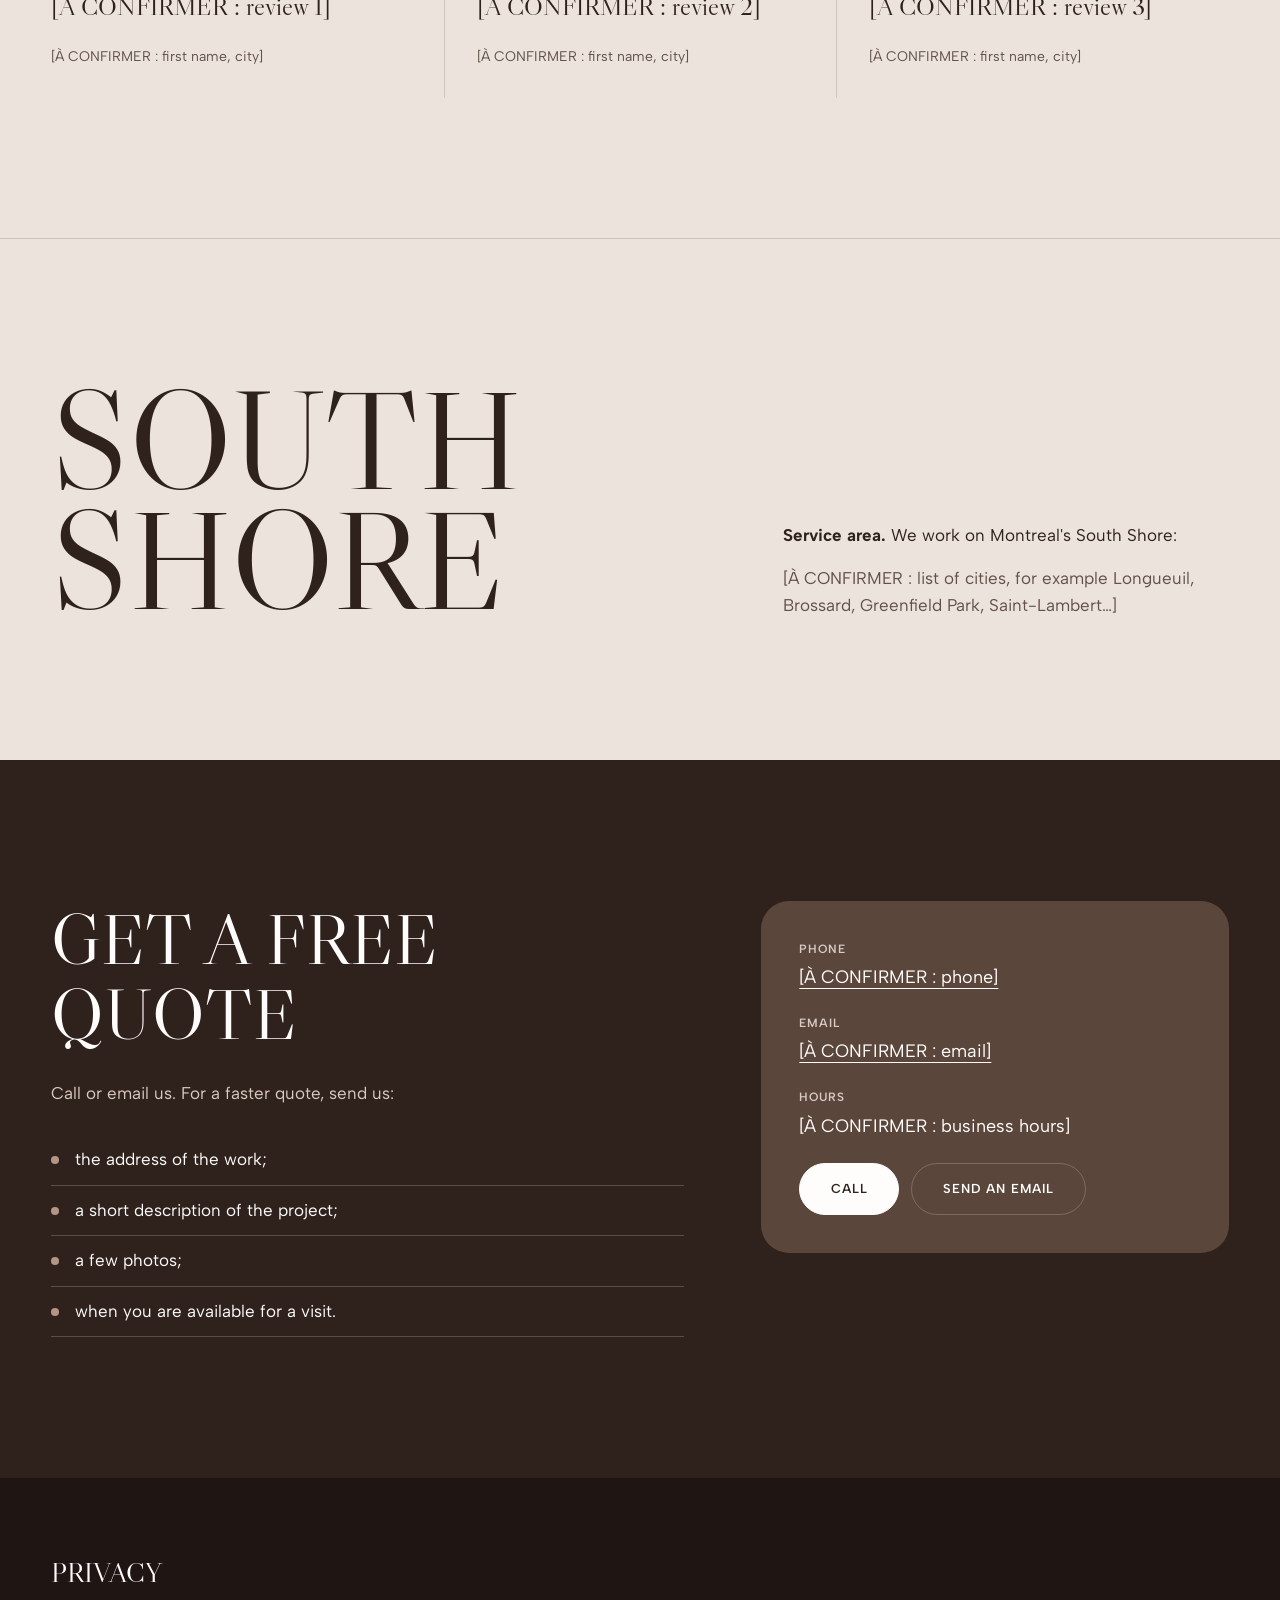
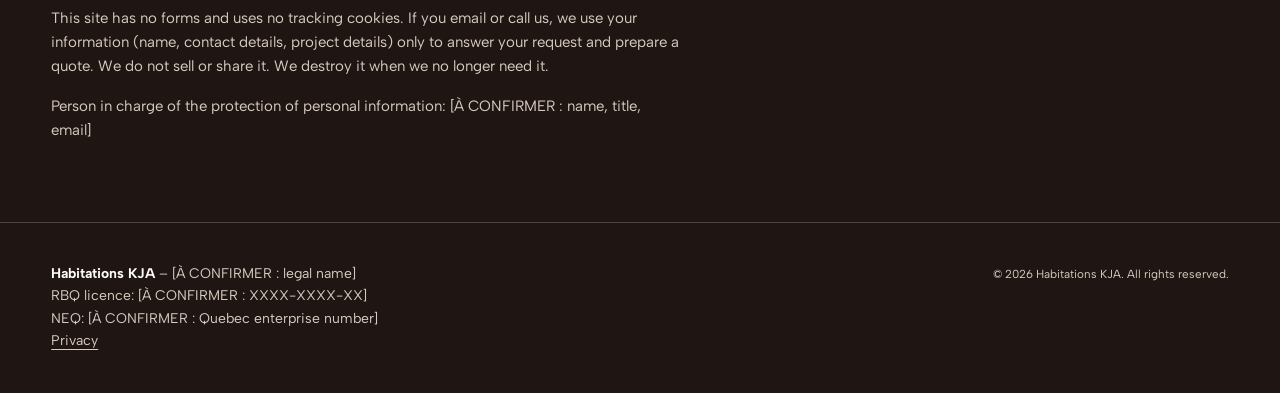
==== commit 7b38a1f3: "Rebrand from Dave & co to Habitations KJA Rename the company on both site pages, the questionnaire (" ====
--- a/index.html
+++ b/index.html
@@ -3,13 +3,13 @@
 <head>
   <meta charset="utf-8">
   <meta name="viewport" content="width=device-width, initial-scale=1">
-  <title>Dave &amp; co – Construction et rénovation sur la Rive-Sud</title>
-  <meta name="description" content="Dave &amp; co, entrepreneur en construction et rénovation sur la Rive-Sud de Montréal. Licence RBQ. Soumission gratuite.">
+  <title>Habitations KJA – Construction et rénovation sur la Rive-Sud</title>
+  <meta name="description" content="Habitations KJA, entrepreneur en construction et rénovation sur la Rive-Sud de Montréal. Licence RBQ. Soumission gratuite.">
   <meta name="theme-color" content="#2f221d">
 
   <meta property="og:type" content="website">
   <meta property="og:locale" content="fr_CA">
-  <meta property="og:title" content="Dave &amp; co – Construction et rénovation">
+  <meta property="og:title" content="Habitations KJA – Construction et rénovation">
   <meta property="og:description" content="Entrepreneur en construction et rénovation sur la Rive-Sud de Montréal. Soumission gratuite.">
   <meta property="og:url" content="[À CONFIRMER : adresse du site web]">
   <meta property="og:image" content="[À CONFIRMER : image de partage]">
@@ -28,7 +28,7 @@
   {
     "@context": "https://schema.org",
     "@type": "GeneralContractor",
-    "name": "Dave & co",
+    "name": "Habitations KJA",
     "description": "Construction et rénovation résidentielle sur la Rive-Sud de Montréal.",
     "telephone": "[À CONFIRMER : téléphone]",
     "email": "[À CONFIRMER : courriel]",
@@ -74,7 +74,7 @@
     <!-- À CONFIRMER&nbsp;: photo temporaire (Unsplash), à remplacer par un vrai projet. Sources&nbsp;: img/SOURCES.md -->
 
     <nav class="site-nav wrap" aria-label="Menu principal">
-      <a class="brand" href="#"><svg viewBox="0 0 22 24" aria-hidden="true"><use href="#logo"/></svg>Dave &amp; co</a>
+      <a class="brand" href="#"><svg viewBox="0 0 22 24" aria-hidden="true"><use href="#logo"/></svg>Habitations KJA</a>
       <ul>
         <li><a href="#services">Services</a></li>
         <li><a href="#realisations">Travaux</a></li>
@@ -152,7 +152,7 @@
           <h2>Nos services</h2>
           <p>De la petite pièce à la maison neuve.</p>
         </div>
-        <!-- À CONFIRMER&nbsp;: liste des services avec Dave -->
+        <!-- À CONFIRMER&nbsp;: liste des services avec le propriétaire -->
         <ul class="services">
           <li>
             <h3>Rénovation intérieure</h3>
@@ -194,7 +194,7 @@
           <h2>Le genre de travaux qu'on fait</h2>
           <p>Cuisines, salles de bain, agrandissements et maisons neuves.</p>
         </div>
-        <!-- À CONFIRMER&nbsp;: photos temporaires (Unsplash), à remplacer par les vrais projets de Dave. Sources&nbsp;: img/SOURCES.md -->
+        <!-- À CONFIRMER&nbsp;: photos temporaires (Unsplash), à remplacer par les vrais projets de l'entreprise. Sources&nbsp;: img/SOURCES.md -->
         <ul class="mosaic">
           <li><figure>
             <img src="img/projet-cuisine-bois.webp" width="1400" height="933" alt="Cuisine en bois avec grand îlot" loading="lazy">
@@ -239,7 +239,7 @@
           <figcaption>Ce qu'on ne voit pas compte autant que la finition.</figcaption>
         </figure>
         <div>
-          <h2 class="big-title">Pourquoi choisir Dave &amp; co</h2>
+          <h2 class="big-title">Pourquoi choisir Habitations KJA</h2>
           <ul class="proofs">
             <li>
               <svg viewBox="0 0 24 24" aria-hidden="true"><circle cx="12" cy="12" r="8.5"/><path d="M12 7.5V12l3 2"/></svg>
@@ -354,12 +354,12 @@
   <footer class="site-footer">
     <div class="wrap">
       <p>
-        <strong>Dave &amp; co</strong> – [À CONFIRMER&nbsp;: nom légal]<br>
+        <strong>Habitations KJA</strong> – [À CONFIRMER&nbsp;: nom légal]<br>
         Licence RBQ&nbsp;: [À CONFIRMER&nbsp;: XXXX-XXXX-XX]<br>
         NEQ&nbsp;: [À CONFIRMER&nbsp;: numéro d'entreprise du Québec]<br>
         <a href="#confidentialite">Confidentialité</a>
       </p>
-      <p><small>© 2026 Dave &amp; co. Tous droits réservés.</small></p>
+      <p><small>© 2026 Habitations KJA. Tous droits réservés.</small></p>
     </div>
   </footer>
 
--- a/styles.css
+++ b/styles.css
@@ -1,4 +1,4 @@
-/* Dave & co — home page styles. */
+/* Habitations KJA — home page styles. */
 
 @font-face {
   font-family: "Libre Caslon Display";
@@ -309,7 +309,7 @@
 }
 
 .hero-title h1 {
-  font-size: clamp(3.4rem, 7.4vw, 6rem);
+  font-size: min(clamp(3.4rem, 7.4vw, 6rem), 14vw);
   line-height: 0.94;
   letter-spacing: -0.01em;
   text-transform: uppercase;
@@ -1080,6 +1080,21 @@
 }
 
 @media (max-width: 560px) {
+  .brand {
+    gap: 0.4rem;
+    font-size: 0.875rem;
+    letter-spacing: 0.03em;
+    white-space: nowrap;
+  }
+
+  .site-nav {
+    column-gap: 0.75rem;
+  }
+
+  .nav-end {
+    gap: 0.9rem;
+  }
+
   .nav-end .phone {
     display: none;
   }
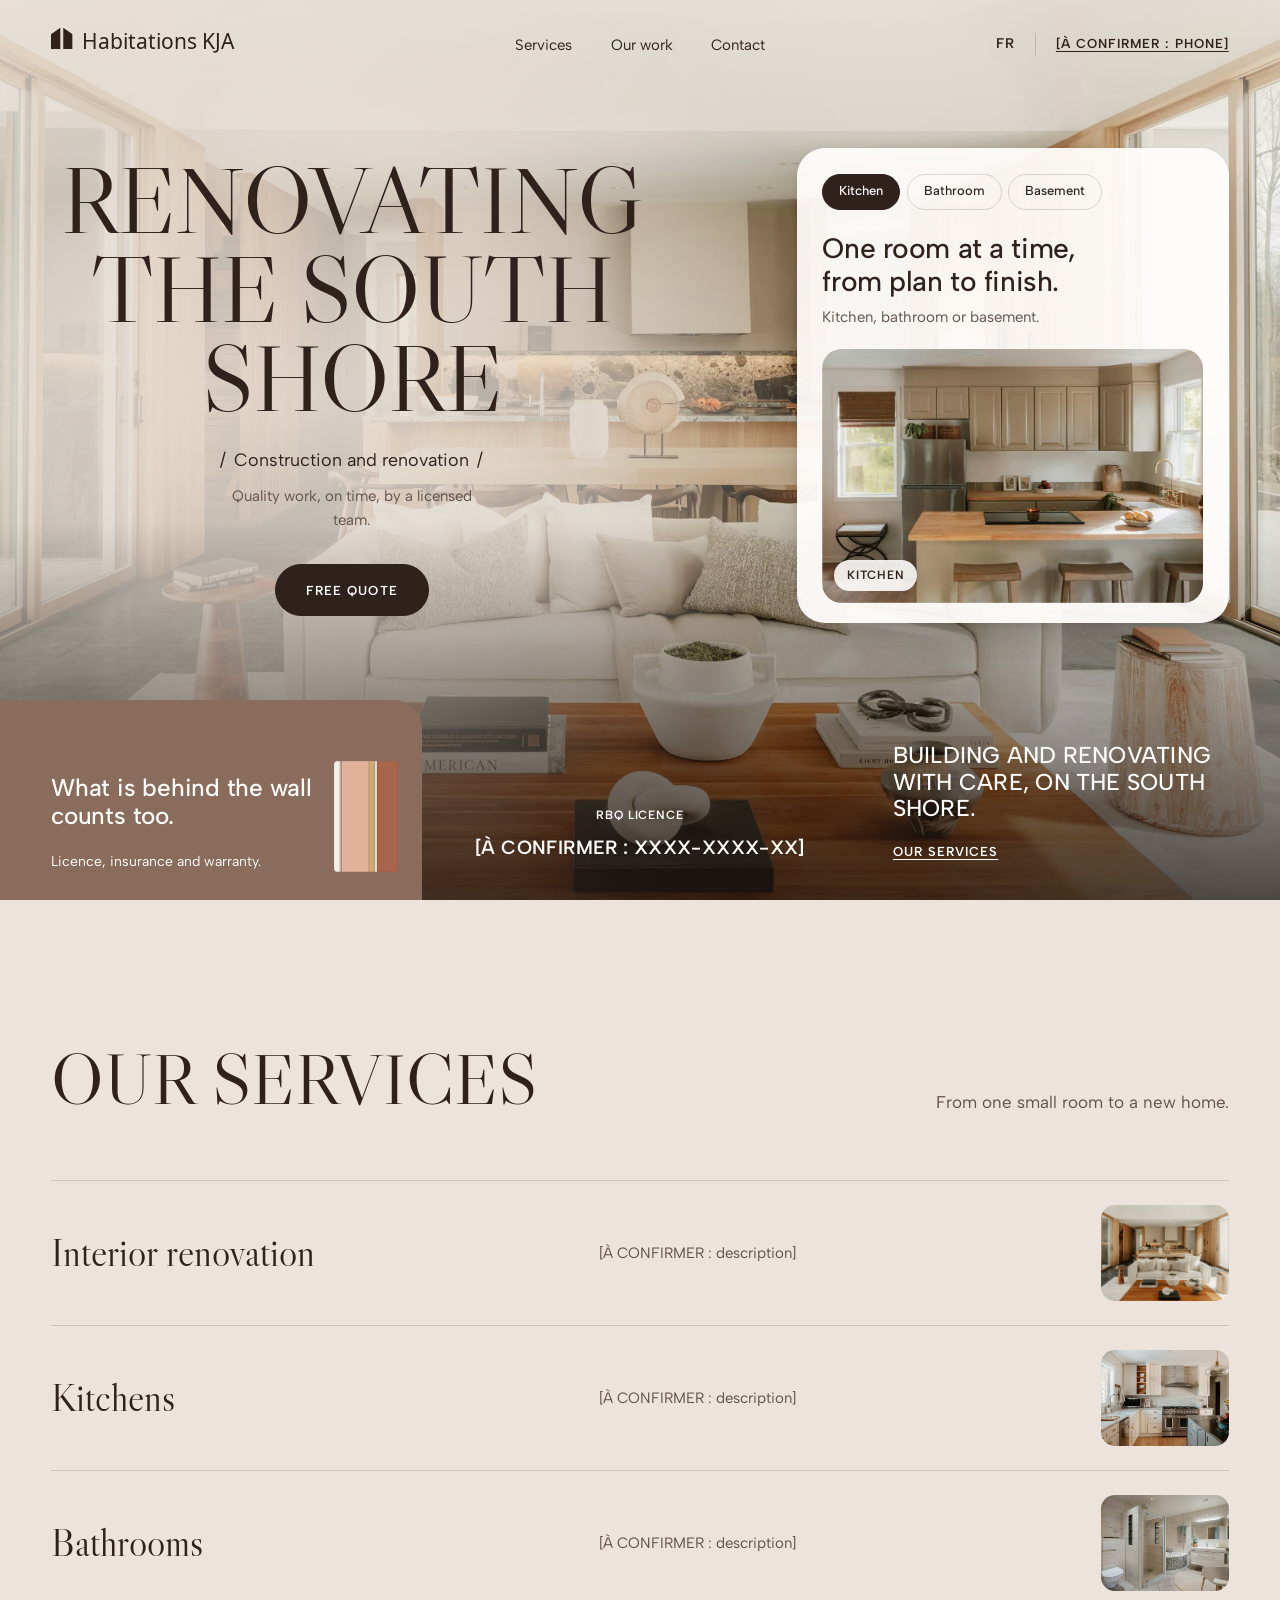
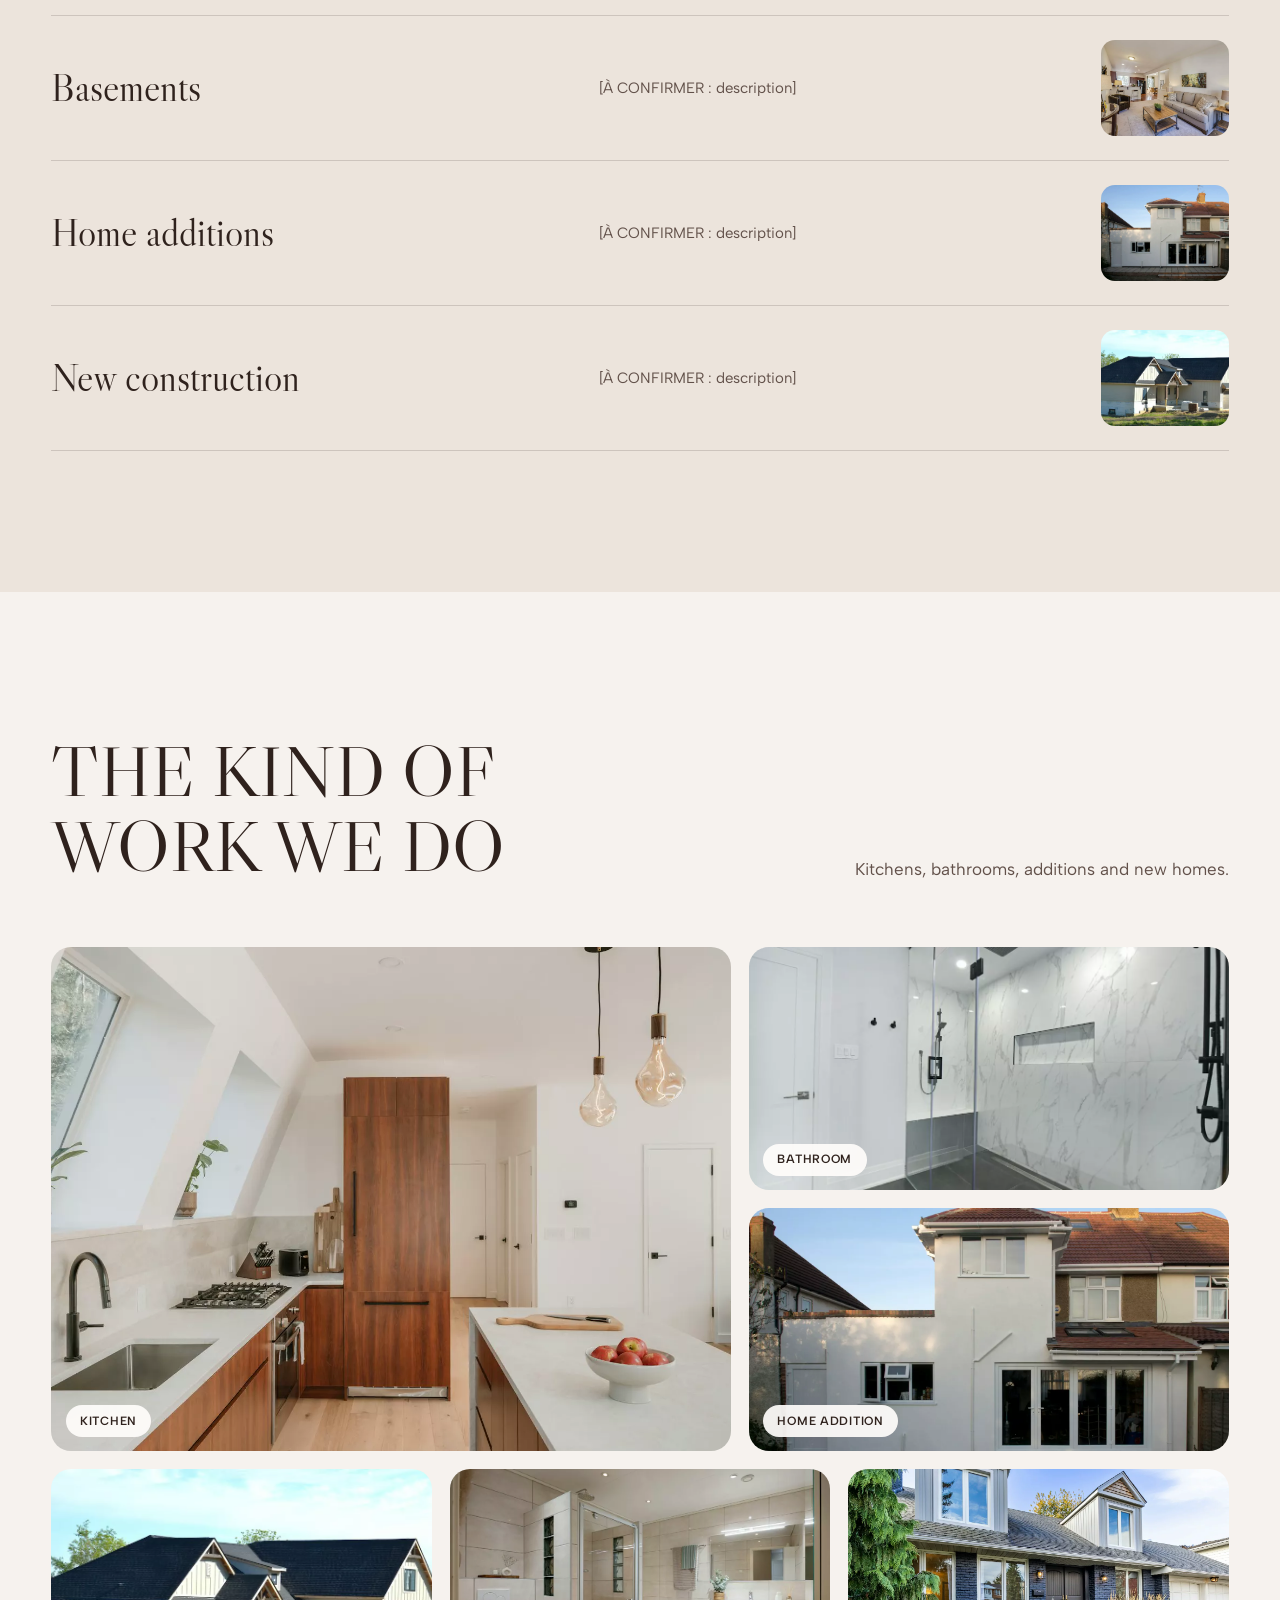
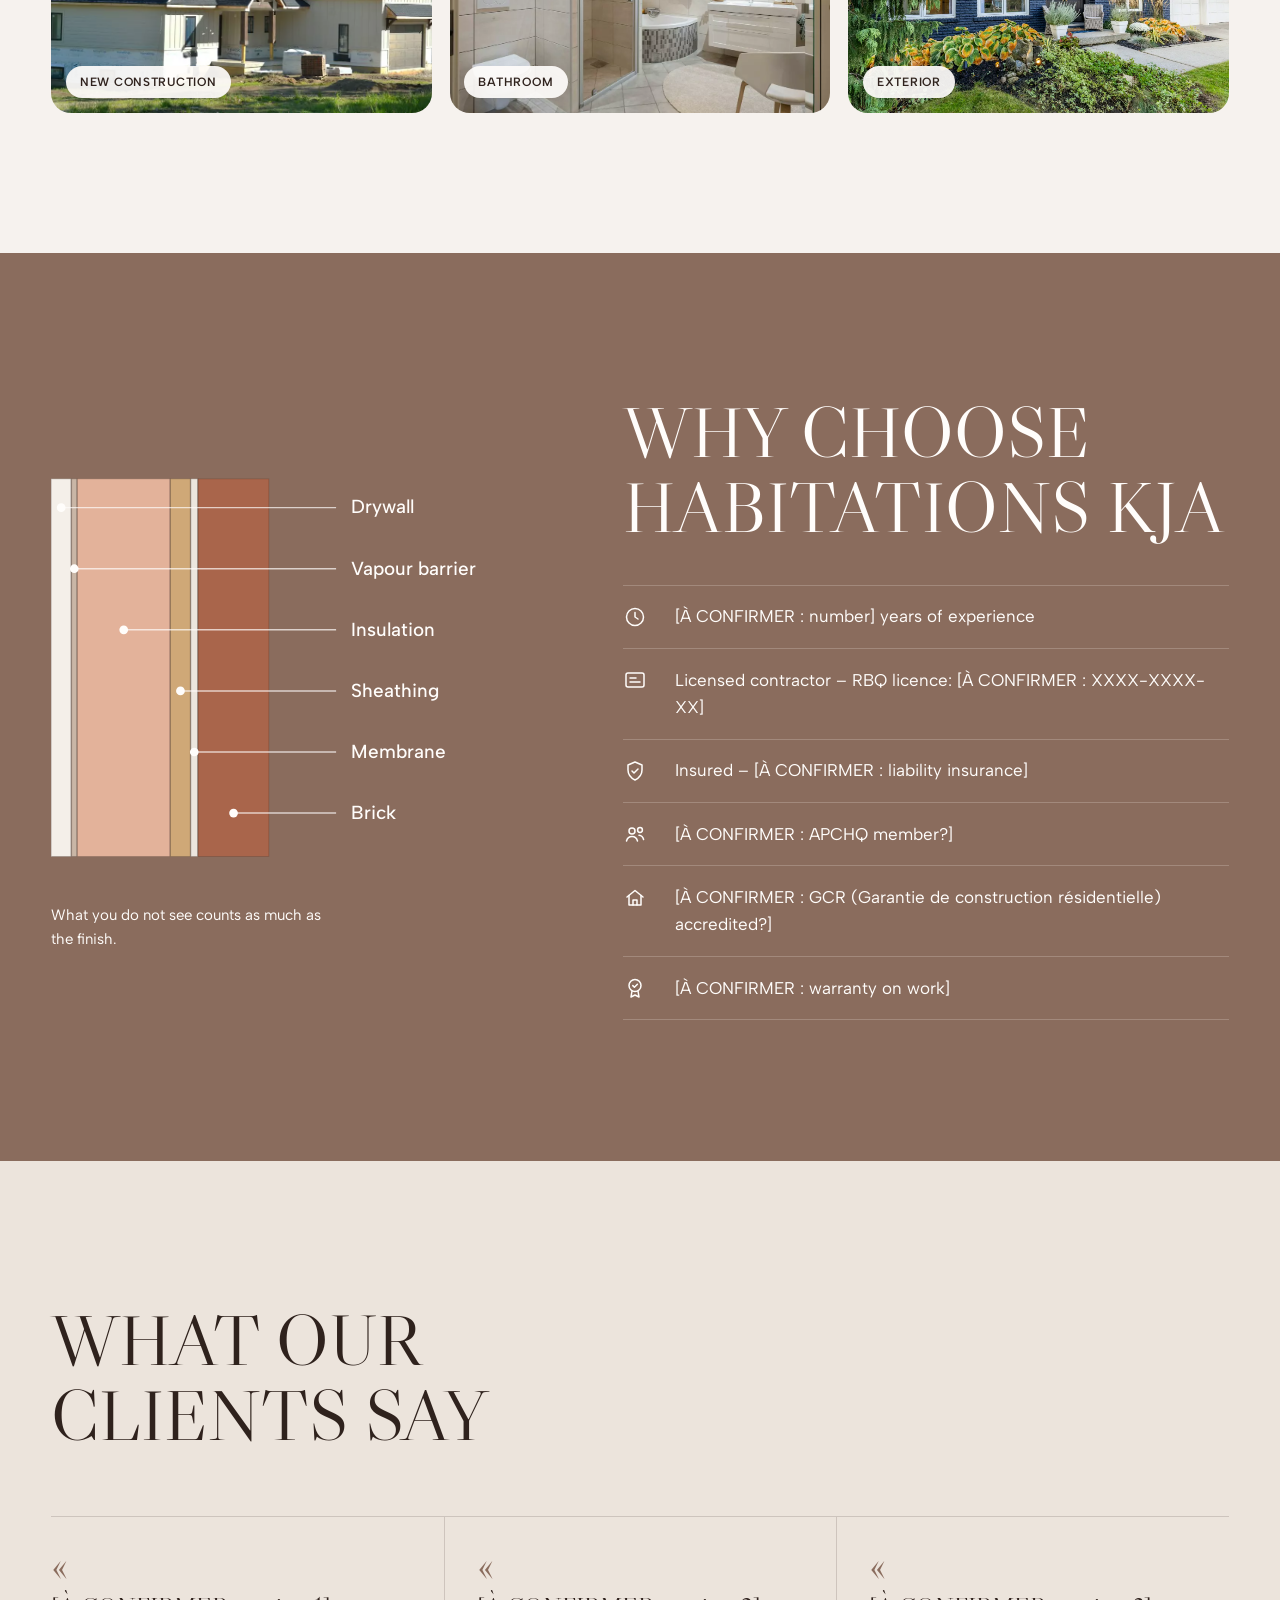
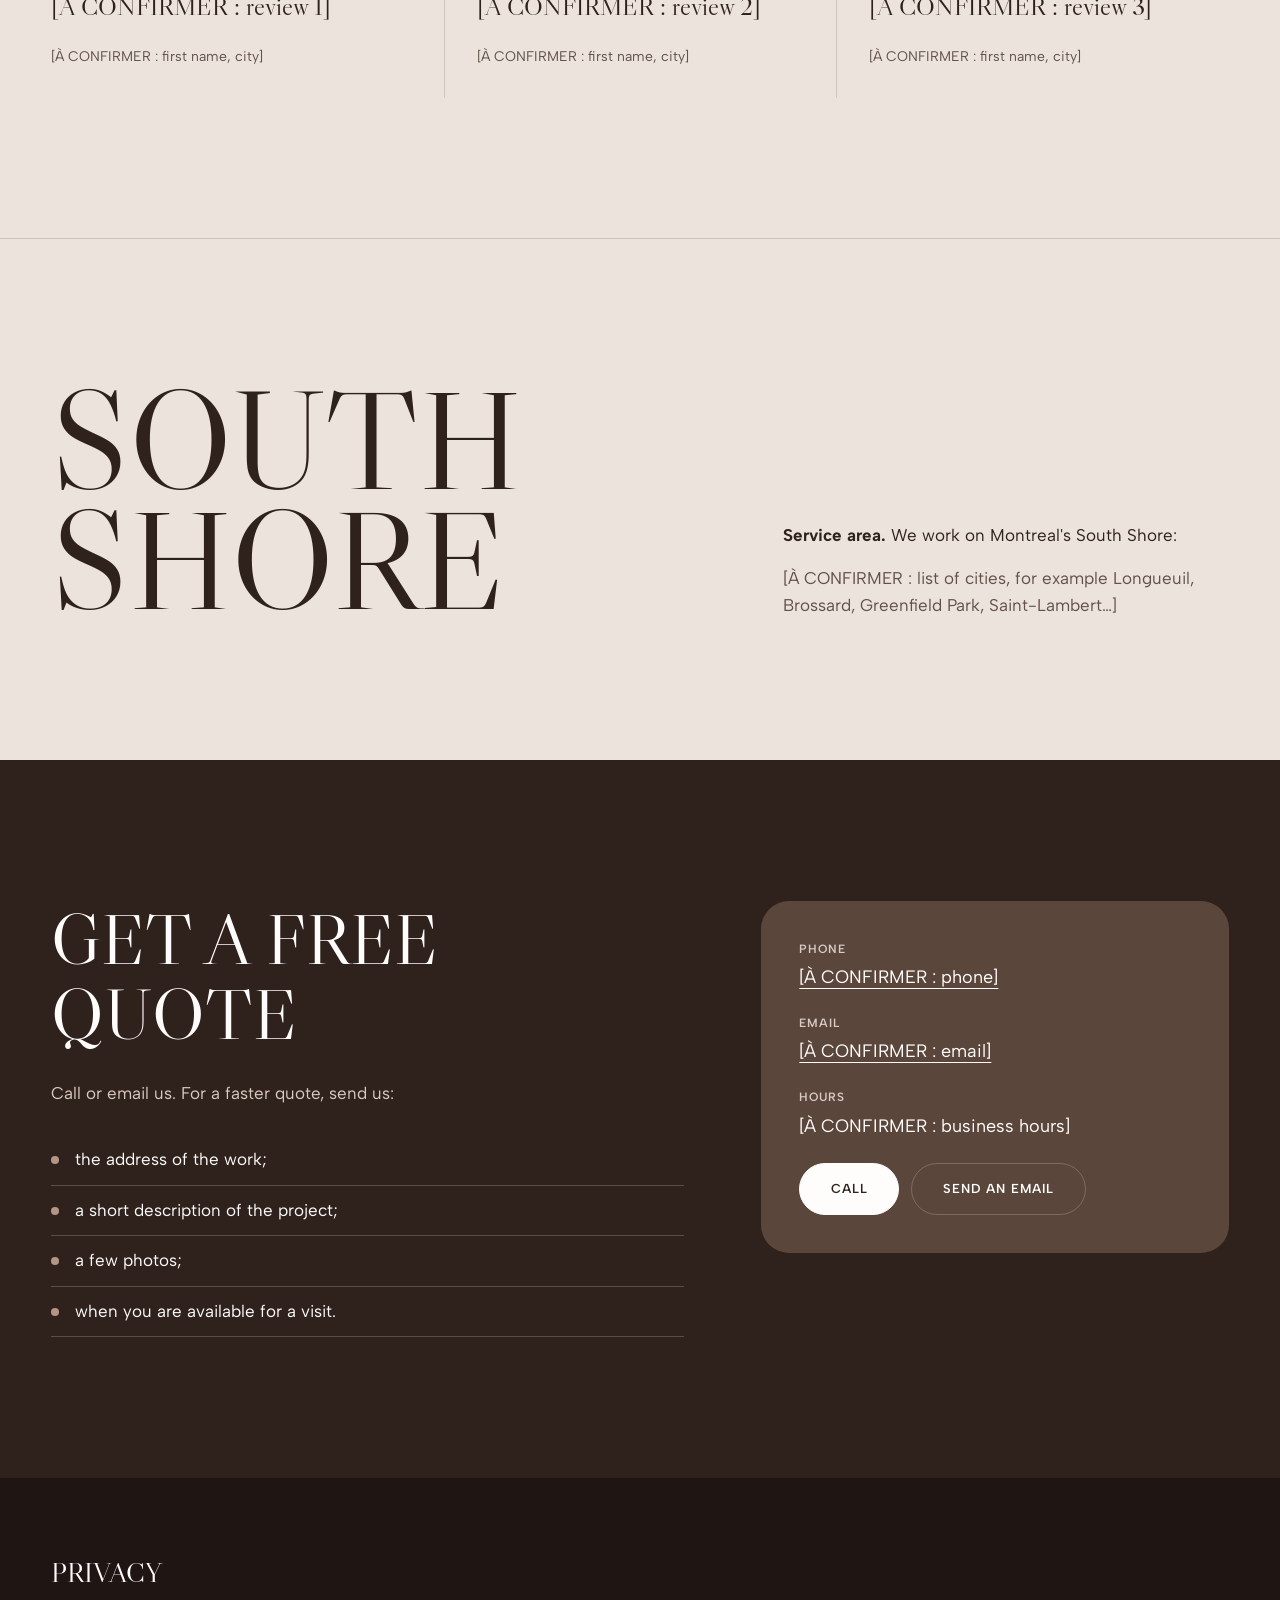
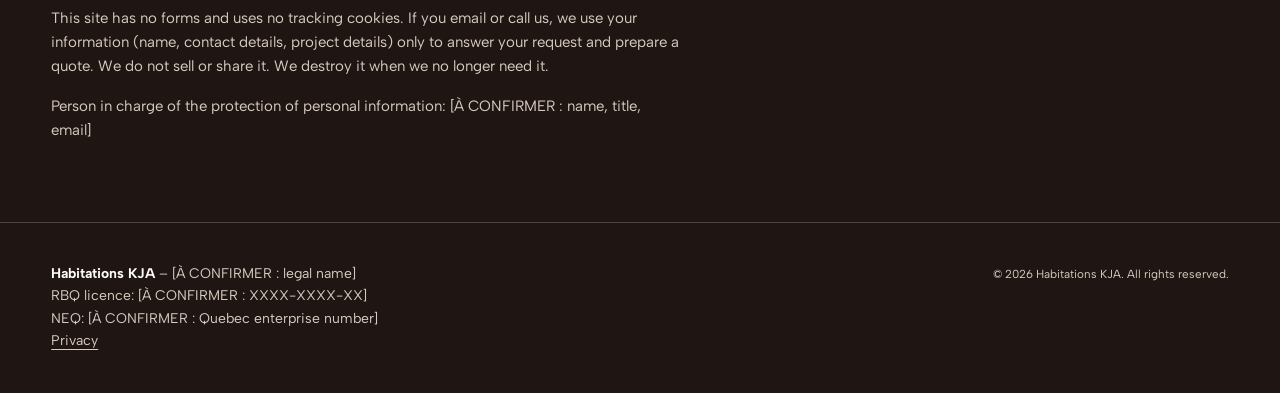
==== commit daae4fe9: "Logo: set the wordmark in Noto Sans Mandaic The owner chose this font for the logo. Self-host its La" ====
--- a/index.html
+++ b/index.html
@@ -21,6 +21,7 @@
 
   <link rel="icon" href="data:image/svg+xml,%3Csvg xmlns='http://www.w3.org/2000/svg' viewBox='0 0 32 32'%3E%3Crect width='32' height='32' rx='8' fill='%232f221d'/%3E%3Cpath d='M6 14l8.5-6V25H6z M17.5 8l8.5 6v11h-8.5z' fill='%23ece4dc'/%3E%3C/svg%3E">
   <link rel="preload" href="fonts/libre-caslon-display.woff2" as="font" type="font/woff2" crossorigin>
+  <link rel="preload" href="fonts/noto-sans-mandaic.woff2" as="font" type="font/woff2" crossorigin>
   <link rel="preload" href="img/hero-salon.webp" as="image">
   <link rel="stylesheet" href="styles.css">
 
--- a/styles.css
+++ b/styles.css
@@ -3,6 +3,13 @@
 @font-face {
   font-family: "Libre Caslon Display";
   src: url("fonts/libre-caslon-display.woff2") format("woff2");
+  font-weight: 400;
+  font-display: swap;
+}
+
+@font-face {
+  font-family: "Noto Sans Mandaic";
+  src: url("fonts/noto-sans-mandaic.woff2") format("woff2");
   font-weight: 400;
   font-display: swap;
 }
@@ -200,12 +207,12 @@
 
 .brand {
   display: inline-flex;
-  align-items: center;
+  align-items: baseline;
   gap: 0.6rem;
-  font-weight: 600;
-  font-size: 1.05rem;
-  letter-spacing: 0.06em;
-  text-transform: uppercase;
+  font-family: "Noto Sans Mandaic", var(--text);
+  font-weight: 400;
+  font-size: 1.3rem;
+  letter-spacing: 0;
   text-decoration: none;
 }
 
@@ -1081,9 +1088,8 @@
 
 @media (max-width: 560px) {
   .brand {
-    gap: 0.4rem;
-    font-size: 0.875rem;
-    letter-spacing: 0.03em;
+    gap: 0.45rem;
+    font-size: 1.1rem;
     white-space: nowrap;
   }
 
